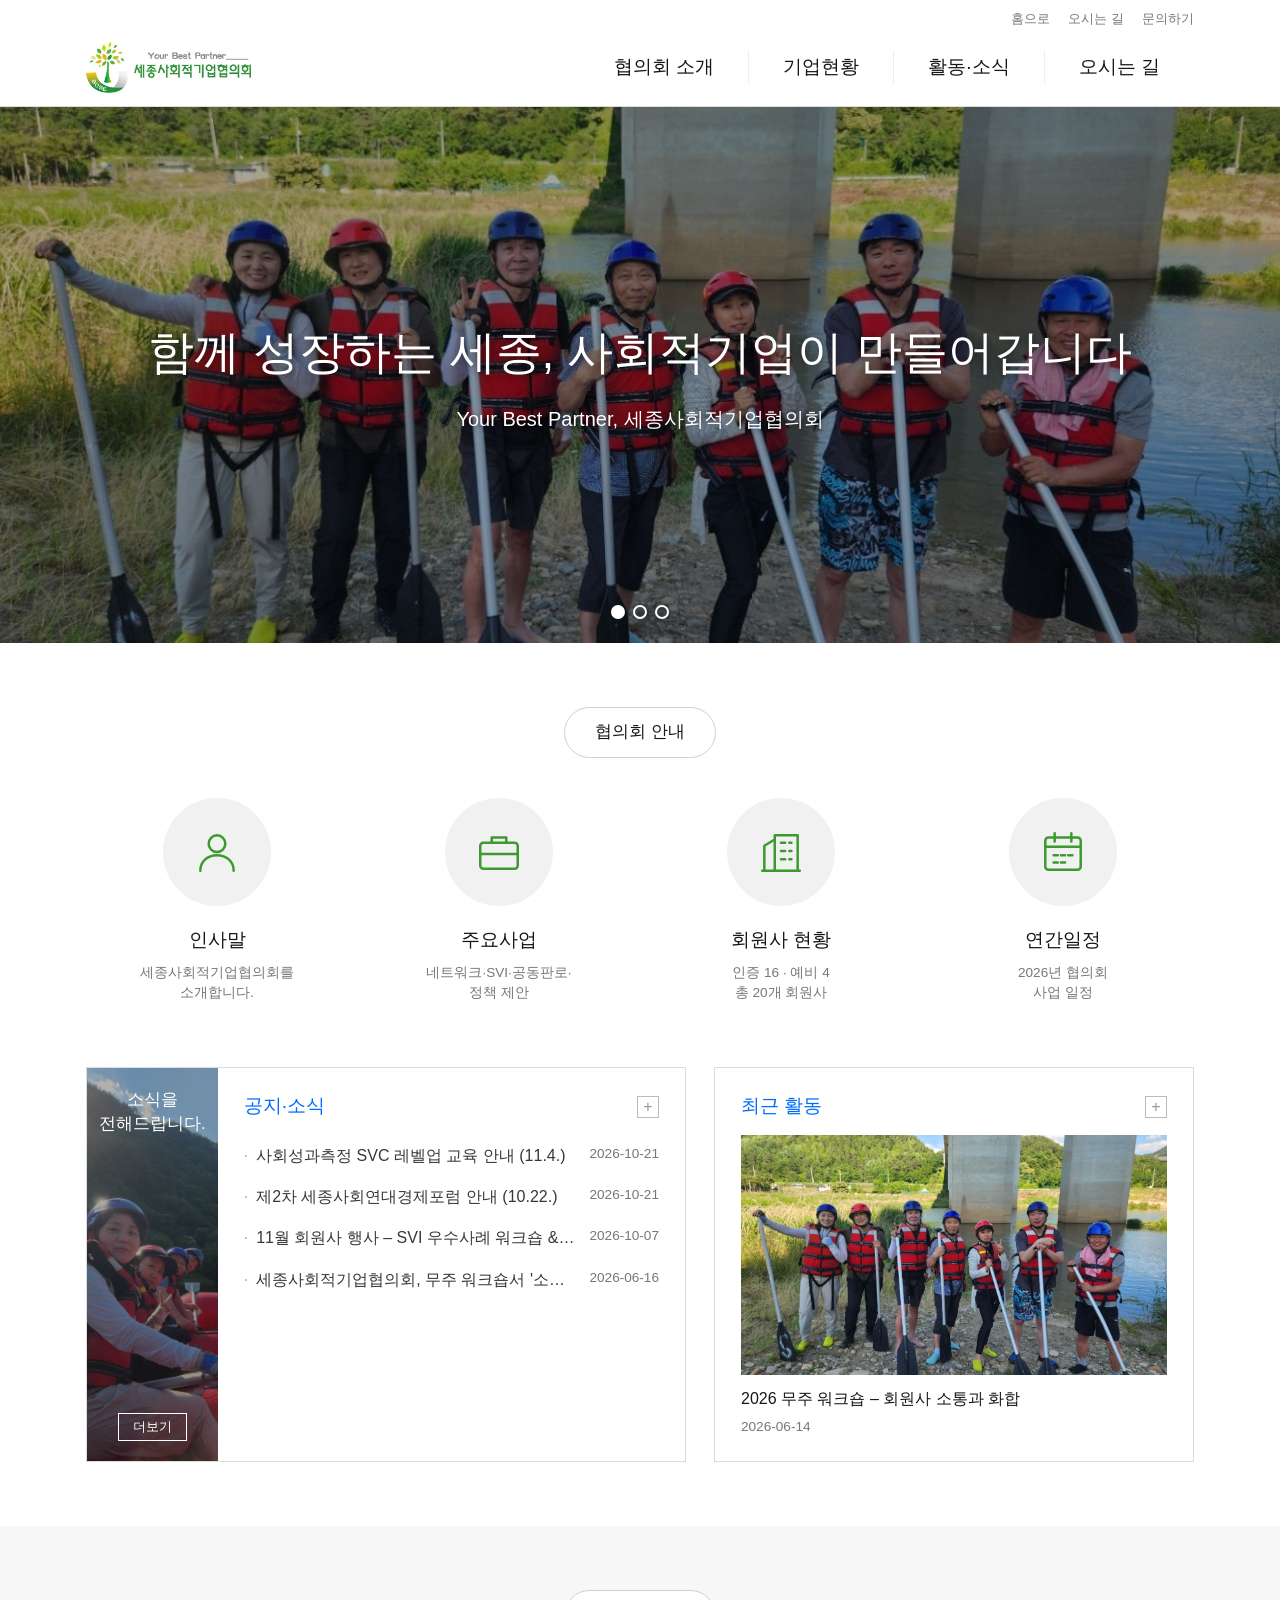
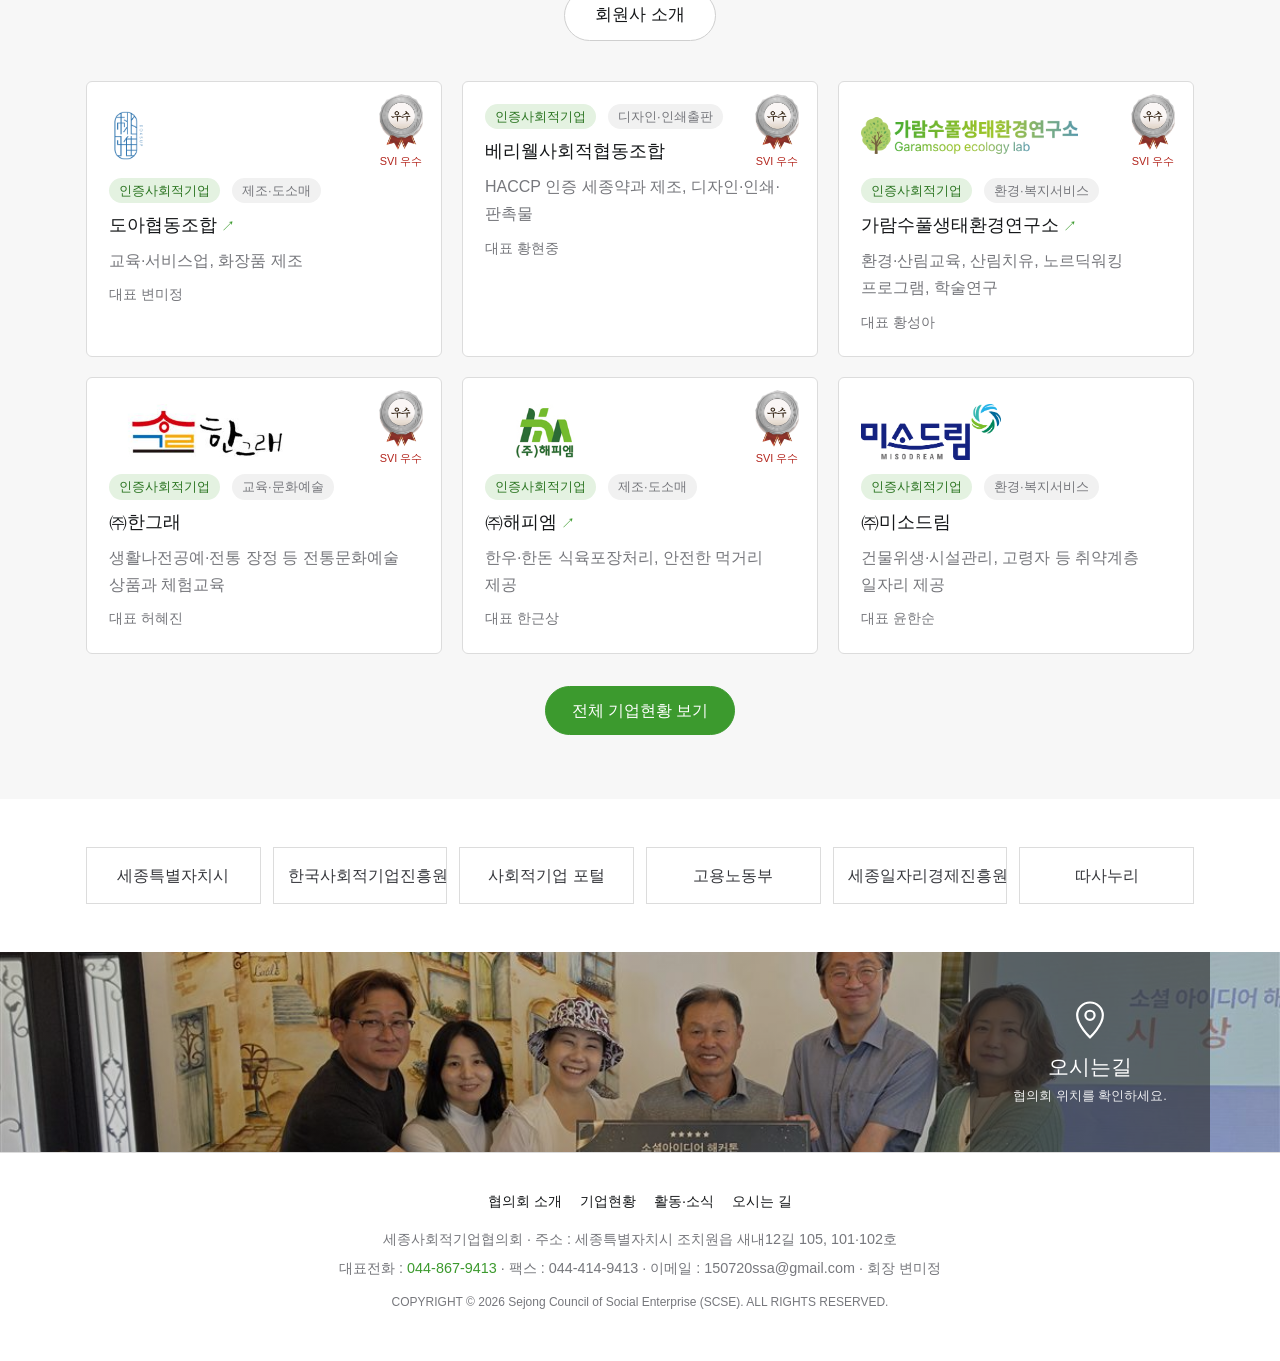
==== index.html @ 408e7c88 "기업현황: ㈜미소드림 로고 추가 Co-Authored-By: Claude Opus 5.5 <noreply@anthropic.com>" ====
<!doctype html>
<html lang="ko">
<head>
<meta charset="utf-8">
<meta name="viewport" content="width=device-width, initial-scale=1">
<title>세종사회적기업협의회</title>
<meta name="description" content="세종사회적기업협의회 - 세종시 사회적기업 현황과 협의회 활동 소식">
<link href="https://hangeul.pstatic.net/hangeul_static/css/nanum-square-round.css" rel="stylesheet">
<link rel="stylesheet" href="css/style.css?v=20261021y">
</head>
<body data-page="home">
<a class="skip" href="#main">본문 바로가기</a>
<header id="site-header"></header>
<main id="main">
<div class="hero" aria-roledescription="슬라이드">
  <div id="hero-slides"></div>
  <div class="hero-text"><h1 id="hero-title"></h1><p id="hero-desc"></p></div>
  <div id="hero-dots" class="hero-dots"></div>
</div>

<section><div class="wrap">
  <h2 class="pill-title">협의회 안내</h2>
  <div class="quick">
    <a href="about.html#greeting-sec"><span class="ico"><svg viewBox="0 0 48 48" aria-hidden="true"><circle cx="24" cy="16" r="8"/><path d="M8 42c0-9 7-15 16-15s16 6 16 15"/></svg></span><b>인사말</b><small>세종사회적기업협의회를<br>소개합니다.</small></a>
    <a href="about.html#business-sec"><span class="ico"><svg viewBox="0 0 48 48" aria-hidden="true"><rect x="6" y="15" width="36" height="25" rx="3"/><path d="M17 15v-5h14v5M6 26h36"/></svg></span><b>주요사업</b><small>네트워크·SVI·공동판로·<br>정책 제안</small></a>
    <a href="members.html"><span class="ico"><svg viewBox="0 0 48 48" aria-hidden="true"><path d="M8 42V18l10-6v30M18 42V8h22v34M6 42h36M24 15h4M32 15h2M24 23h4M32 23h2M24 31h4M32 31h2"/></svg></span><b>회원사 현황</b><small id="quick-members"></small></a>
    <a href="about.html#schedule-sec"><span class="ico"><svg viewBox="0 0 48 48" aria-hidden="true"><rect x="7" y="10" width="34" height="31" rx="3"/><path d="M7 19h34M16 6v8M32 6v8M15 27h4M22 27h4M29 27h4M15 34h4M22 34h4"/></svg></span><b>연간일정</b><small>2026년 협의회<br>사업 일정</small></a>
  </div>
</div></section>

<section class="news-sec"><div class="wrap news-row">
  <div class="box notice-box">
    <div class="box-side"><strong>소식을<br>전해드립니다.</strong><a href="news.html">더보기</a></div>
    <div class="box-body">
      <div class="box-head"><h2>공지·소식</h2><a class="plus" href="news.html" aria-label="공지·소식 더보기">+</a></div>
      <ul id="home-notices" class="notice-list"></ul>
    </div>
  </div>
  <div class="box activity-box">
    <div class="box-head"><h2>최근 활동</h2><a class="plus" href="news.html" aria-label="최근 활동 더보기">+</a></div>
    <div id="home-activity"></div>
  </div>
</div></section>

<section class="soft"><div class="wrap">
  <h2 class="pill-title">회원사 소개</h2>
  <div id="home-members" class="grid"></div>
  <p class="center"><a class="btn" href="members.html">전체 기업현황 보기</a></p>
</div></section>

<section class="orgs-sec"><div class="wrap orgs" id="home-orgs"></div></section>

<a class="map-band" href="about.html#location">
  <span class="map-box"><svg viewBox="0 0 48 48" aria-hidden="true"><path d="M24 44s14-13 14-24a14 14 0 0 0-28 0c0 11 14 24 14 24z"/><circle cx="24" cy="20" r="5"/></svg><b>오시는길</b><small>협의회 위치를 확인하세요.</small></span>
</a>
</main>
<footer id="site-footer"></footer>
<script src="js/data.js?v=20261021y"></script>
<script src="js/common.js?v=20261021y"></script>
</body>
</html>
---- css/style.css ----
/* 충북사회적기업협의회(cbse365.net) 느낌: 나눔스퀘어라운드, 흰 헤더, 큰 사진 슬라이드, 둥근 제목, 회색 원형 아이콘 */
:root {
  --primary: #3c9a2e;       /* 로고 초록 */
  --primary-dark: #2a7420;
  --accent: #006cff;        /* 참고 사이트의 파란 포인트 */
  --text: #151719;
  --muted: #76777c;
  --line: #dcdcdc;
  --bg: #ffffff;
  --bg-soft: #f7f7f7;
  --radius: 6px;
  --font: "NanumSquareRound", "Malgun Gothic", "맑은 고딕", sans-serif;
  --font-b: "NanumSquareRoundB", var(--font);
  --font-eb: "NanumSquareRoundEB", var(--font);
}
* { box-sizing: border-box; }
body { margin: 0; font-family: var(--font); color: var(--text); background: var(--bg); line-height: 1.7; word-break: keep-all; }
h1, h2, h3, b, strong, th { font-family: var(--font-eb); font-weight: normal; }
a { color: inherit; }
img { max-width: 100%; display: block; }
.wrap { max-width: 1140px; margin: 0 auto; padding: 0 16px; }
.center { text-align: center; margin: 32px 0 0; }
.skip { position: absolute; left: -9999px; }
.skip:focus { left: 16px; top: 8px; background: #fff; padding: 8px; z-index: 100; }

/* header */
#site-header { position: sticky; top: 0; z-index: 50; background: #fff; box-shadow: 0 1px 0 var(--line); }
.util { display: flex; justify-content: flex-end; gap: 18px; padding-top: 8px; font-size: .8rem; color: var(--muted); }
.util a { text-decoration: none; }
.util a:hover { color: var(--text); }
.header-inner { display: flex; align-items: center; justify-content: space-between; height: 76px; }
.logo img { height: 52px; width: auto; }
#gnb ul { display: flex; list-style: none; margin: 0; padding: 0; }
#gnb li + li { border-left: 1px solid #eee; }
#gnb a { display: block; padding: 0 34px; text-decoration: none; font-family: var(--font-eb); font-size: 1.2rem; }
#gnb a:hover, #gnb a[aria-current] { color: var(--primary); }
.menu-btn { display: none; background: none; border: 0; font-size: 1.6rem; cursor: pointer; }
@media (max-width: 960px) { #gnb a { padding: 0 18px; font-size: 1.05rem; } }
@media (max-width: 760px) {
  .util { display: none; }
  .header-inner { height: 64px; }
  .logo img { height: 40px; }
  .menu-btn { display: block; }
  #gnb { display: none; position: absolute; top: 64px; left: 0; right: 0; background: #fff; border-bottom: 1px solid var(--line); }
  .nav-open #gnb { display: block; }
  #gnb ul { flex-direction: column; }
  #gnb li + li { border-left: 0; border-top: 1px solid #eee; }
  #gnb a { padding: 14px 16px; }
}

/* hero slider */
.hero { position: relative; height: clamp(320px, 42vw, 540px); overflow: hidden; background: #222; color: #fff; }
#hero-slides img { position: absolute; inset: 0; width: 100%; height: 100%; object-fit: cover; opacity: 0; transition: opacity 1s; }
#hero-slides img.on { opacity: 1; }
.hero::after { content: ""; position: absolute; inset: 0; background: rgba(0,0,0,.35); }
.hero-text { position: absolute; inset: 0; z-index: 1; display: flex; flex-direction: column; justify-content: center; align-items: center; text-align: center; padding: 0 16px; }
.hero h1 { margin: 0; font-size: clamp(1.5rem, 3.6vw, 2.9rem); text-shadow: 0 2px 10px rgba(0,0,0,.5); }
.hero p { margin: 10px 0 0; font-family: var(--font-b); font-size: clamp(1rem, 1.6vw, 1.25rem); text-shadow: 0 1px 6px rgba(0,0,0,.5); }
.hero-dots { position: absolute; z-index: 2; bottom: 24px; left: 0; right: 0; display: flex; justify-content: center; gap: 8px; }
.hero-dots button { width: 14px; height: 14px; padding: 0; border-radius: 50%; border: 2px solid #fff; background: transparent; cursor: pointer; }
.hero-dots button[aria-current] { background: #fff; }

/* page title (sub pages) */
.page-title { background: linear-gradient(rgba(0,0,0,.45), rgba(0,0,0,.45)), url(../images/2026-muju-group.jpg) center 35% / cover; color: #fff; padding: 64px 0; text-align: center; }
.page-title h1 { margin: 0; font-size: 2rem; }
.page-title p { margin: 6px 0 0; opacity: .9; }

.btn { display: inline-block; padding: 10px 26px; border-radius: 999px; border: 1px solid var(--primary); background: var(--primary); color: #fff; font-family: var(--font-b); text-decoration: none; }
.btn:hover { background: var(--primary-dark); }

/* sections */
section { padding: 64px 0; }
section.soft { background: var(--bg-soft); }
.pill-title { display: table; margin: 0 auto 40px; padding: 10px 30px; border: 1px solid #cfcfcf; border-radius: 999px; font-family: var(--font-b); font-size: 1.05rem; background: #fff; }
.sec-head { display: flex; justify-content: space-between; align-items: end; margin-bottom: 24px; gap: 16px; border-bottom: 2px solid var(--text); padding-bottom: 10px; }
.sec-head h2 { margin: 0; font-size: 1.4rem; }
.sec-head a { color: var(--primary); text-decoration: none; white-space: nowrap; }

/* quick icons */
.quick { display: grid; grid-template-columns: repeat(4, 1fr); gap: 20px; text-align: center; }
.quick a { text-decoration: none; display: flex; flex-direction: column; align-items: center; }
.quick .ico { width: 108px; height: 108px; border-radius: 50%; background: #f1f1f1; display: grid; place-items: center; transition: background .2s; }
.quick svg { width: 50px; height: 50px; fill: none; stroke: var(--primary); stroke-width: 2.4; stroke-linecap: round; stroke-linejoin: round; }
.quick a:hover .ico { background: #e4f2e1; }
.quick b { margin-top: 18px; font-size: 1.2rem; }
.quick small { margin-top: 6px; color: var(--muted); font-size: .85rem; line-height: 1.5; }

/* news boxes */
.news-sec { padding-top: 0; }
.news-row { display: grid; grid-template-columns: minmax(0, 1.25fr) minmax(0, 1fr); gap: 28px; }
.box { border: 1px solid var(--line); background: #fff; }
.notice-box { display: flex; }
.box-side { flex: 0 0 120px; padding: 20px 12px; color: #fff; text-align: center; display: flex; flex-direction: column; justify-content: space-between; align-items: center;
  background: linear-gradient(rgba(0,0,0,.25), rgba(0,0,0,.45)), url(../images/2026-muju-rafting.jpg) 30% center / cover; }
.box-side strong { font-family: var(--font-b); font-size: 1.05rem; line-height: 1.4; }
.box-side a { font-size: .8rem; border: 1px solid #fff; padding: 2px 14px; text-decoration: none; }
.box-body { flex: 1; padding: 22px 26px; min-width: 0; }
.activity-box { padding: 22px 26px; }
.box-head { display: flex; justify-content: space-between; align-items: center; margin-bottom: 12px; }
.box-head h2 { margin: 0; font-size: 1.2rem; color: var(--accent); }
.plus { width: 22px; height: 22px; border: 1px solid #bbb; display: grid; place-items: center; color: #999; text-decoration: none; line-height: 1; }
.notice-list { list-style: none; margin: 0; padding: 0; }
.notice-list li { display: flex; justify-content: space-between; gap: 12px; padding: 7px 0; }
.notice-list a { min-width: 0; text-decoration: none; color: #37383d; white-space: nowrap; overflow: hidden; text-overflow: ellipsis; }
.notice-list a::before { content: "·"; color: #aaa; margin-right: 8px; }
.notice-list a:hover { color: var(--accent); }
.notice-list time { color: var(--muted); font-size: .85rem; white-space: nowrap; }
.activity { display: block; text-decoration: none; }
.activity img { width: 100%; aspect-ratio: 16/9; object-fit: cover; }
.activity strong { display: block; margin-top: 10px; font-family: var(--font-b); }
.activity time { color: var(--muted); font-size: .85rem; }
.activity:hover strong { color: var(--accent); }

/* related orgs */
.orgs-sec { padding: 48px 0; }
.orgs { display: grid; grid-template-columns: repeat(auto-fit, minmax(160px, 1fr)); gap: 12px; }
.orgs a { border: 1px solid var(--line); padding: 14px; text-align: center; text-decoration: none; font-family: var(--font-b); color: #37383d; }
.orgs a:hover { border-color: var(--primary); color: var(--primary); }

/* location band */
.map-band { display: flex; justify-content: flex-end; height: 200px; text-decoration: none; color: #fff;
  background: linear-gradient(rgba(0,0,0,.2), rgba(0,0,0,.2)), url(../images/2026-muju-hackathon.jpg) center 40% / cover; }
.map-box { width: min(240px, 50%); margin-right: max(16px, calc((100% - 1140px) / 2)); background: rgba(40,40,40,.6); display: flex; flex-direction: column; justify-content: center; align-items: center; text-align: center; }
.map-box svg { width: 44px; height: 44px; fill: none; stroke: #fff; stroke-width: 2.4; }
.map-box b { font-size: 1.3rem; margin-top: 8px; }
.map-box small { font-size: .8rem; opacity: .9; }

/* cards */
.grid { display: grid; grid-template-columns: repeat(3, 1fr); gap: 20px; }
.grid-2 { grid-template-columns: repeat(2, 1fr); }
.card { background: #fff; border: 1px solid var(--line); border-radius: var(--radius); padding: 22px; }
.card h3 { margin: 8px 0 6px; font-size: 1.1rem; }
.card p { margin: 0; color: var(--muted); }
.post p { white-space: pre-line; }
.post .post-link { margin-top: 14px; }
.post .credit { display: block; margin: -8px 0 10px; font-size: .75rem; color: var(--muted); }
.card .meta { margin-top: 8px; font-size: .9rem; }
.member { position: relative; }
.member:has(.svi-badge) .tags, .member:has(.svi-badge) h3 { padding-right: 64px; }
.svi-badge { position: absolute; top: 12px; right: 12px; width: 56px; display: flex; flex-direction: column; align-items: center; }
.svi-badge img { width: 44px; height: auto; }
.svi-badge b { margin-top: 2px; font-size: .68rem; color: #b3261e; white-space: nowrap; }
.member-logo { height: 64px; display: flex; align-items: center; margin-bottom: 10px; }
.member-logo img { max-height: 56px; max-width: 70%; object-fit: contain; }
.member h3 a { color: var(--text); text-decoration: none; }
.member h3 a::after { content: " ↗"; font-size: .8em; color: var(--primary); }
.member h3 a:hover { color: var(--primary); }
.post img { border-radius: 4px; margin-bottom: 12px; aspect-ratio: 16/10; object-fit: cover; object-position: top; width: 100%; }
.tags { display: flex; gap: 6px; align-items: center; flex-wrap: wrap; font-size: .85rem; color: var(--muted); }
.tag { display: inline-block; padding: 2px 10px; border-radius: 999px; background: #f1f1f1; color: var(--muted); font-size: .8rem; font-family: var(--font-b); margin-right: 6px; }
.tag-cert { background: #e4f2e1; color: var(--primary-dark); }
.tag-pre { background: #fdf0dc; color: #8a5a10; }
.tag-notice { background: #e3eeff; color: #0050c0; }

/* filters */
.toolbar { display: flex; flex-wrap: wrap; gap: 12px; align-items: center; justify-content: space-between; margin-bottom: 24px; }
.filters { display: flex; flex-wrap: wrap; gap: 8px; }
.filters button { border: 1px solid var(--line); background: #fff; padding: 6px 16px; border-radius: 999px; cursor: pointer; font: inherit; }
.filters button[aria-pressed="true"] { background: var(--primary); color: #fff; border-color: var(--primary); }
.toolbar input { padding: 8px 16px; border: 1px solid var(--line); border-radius: 999px; font: inherit; min-width: 220px; }
.count { color: var(--muted); margin: 0 0 12px; }
.empty { color: var(--muted); grid-column: 1 / -1; text-align: center; padding: 40px 0; }

/* about */
.greeting { display: flex; gap: 40px; align-items: flex-start; }
.greeting-photo { flex: 0 0 220px; width: 220px; aspect-ratio: 3/4; object-fit: cover; border-radius: var(--radius); border: 1px solid var(--line); }
.greeting p { margin: 0 0 12px; }
@media (max-width: 640px) { .greeting { flex-direction: column; align-items: center; gap: 24px; } .greeting-photo { width: 180px; flex-basis: auto; } }
.greeting .sign { text-align: right; font-family: var(--font-eb); margin-top: 20px; }
.history { list-style: none; padding: 0; margin: 0; border-left: 3px solid var(--primary); }
.history > li { padding: 0 0 20px 20px; position: relative; }
.history > li::before { content: ""; position: absolute; left: -9px; top: 6px; width: 15px; height: 15px; border-radius: 50%; background: #fff; border: 3px solid var(--primary); }
.history strong { font-size: 1.2rem; color: var(--primary); }
.history ul { margin: 4px 0 0; padding-left: 18px; }
.org-row { display: flex; gap: 16px; padding: 14px 0; border-bottom: 1px solid var(--line); }
.org-row strong { min-width: 80px; color: var(--primary); }
.about-nav { display: flex; flex-wrap: wrap; justify-content: center; gap: 8px; margin-top: 18px; }
.about-nav a { padding: 4px 16px; border: 1px solid rgba(255,255,255,.7); border-radius: 999px; text-decoration: none; font-size: .95rem; color: #fff; }
.about-nav a:hover { background: #fff; color: var(--text); }
[id] { scroll-margin-top: 110px; }

/* footer */
#site-footer { border-top: 1px solid var(--line); padding: 36px 0 44px; text-align: center; color: var(--muted); font-size: .9rem; }
.foot-links { display: flex; justify-content: center; flex-wrap: wrap; gap: 0 18px; margin-bottom: 14px; }
.foot-links a { font-family: var(--font-b); color: var(--text); text-decoration: none; }
#site-footer p { margin: 4px 0; }
#site-footer .tel { color: var(--primary); }
#site-footer .sns a { margin: 0 8px; }
#site-footer .copy { margin-top: 12px; font-size: .75rem; }

@media (max-width: 900px) {
  .grid { grid-template-columns: repeat(2, 1fr); }
  .quick { grid-template-columns: repeat(2, 1fr); row-gap: 36px; }
  .news-row { grid-template-columns: minmax(0, 1fr); }
}
@media (max-width: 560px) {
  .grid, .grid-2 { grid-template-columns: 1fr; }
  .toolbar input { min-width: 0; width: 100%; }
  .box-side { display: none; }
  .quick .ico { width: 88px; height: 88px; }
  .map-box { width: 100%; margin: 0; }
}
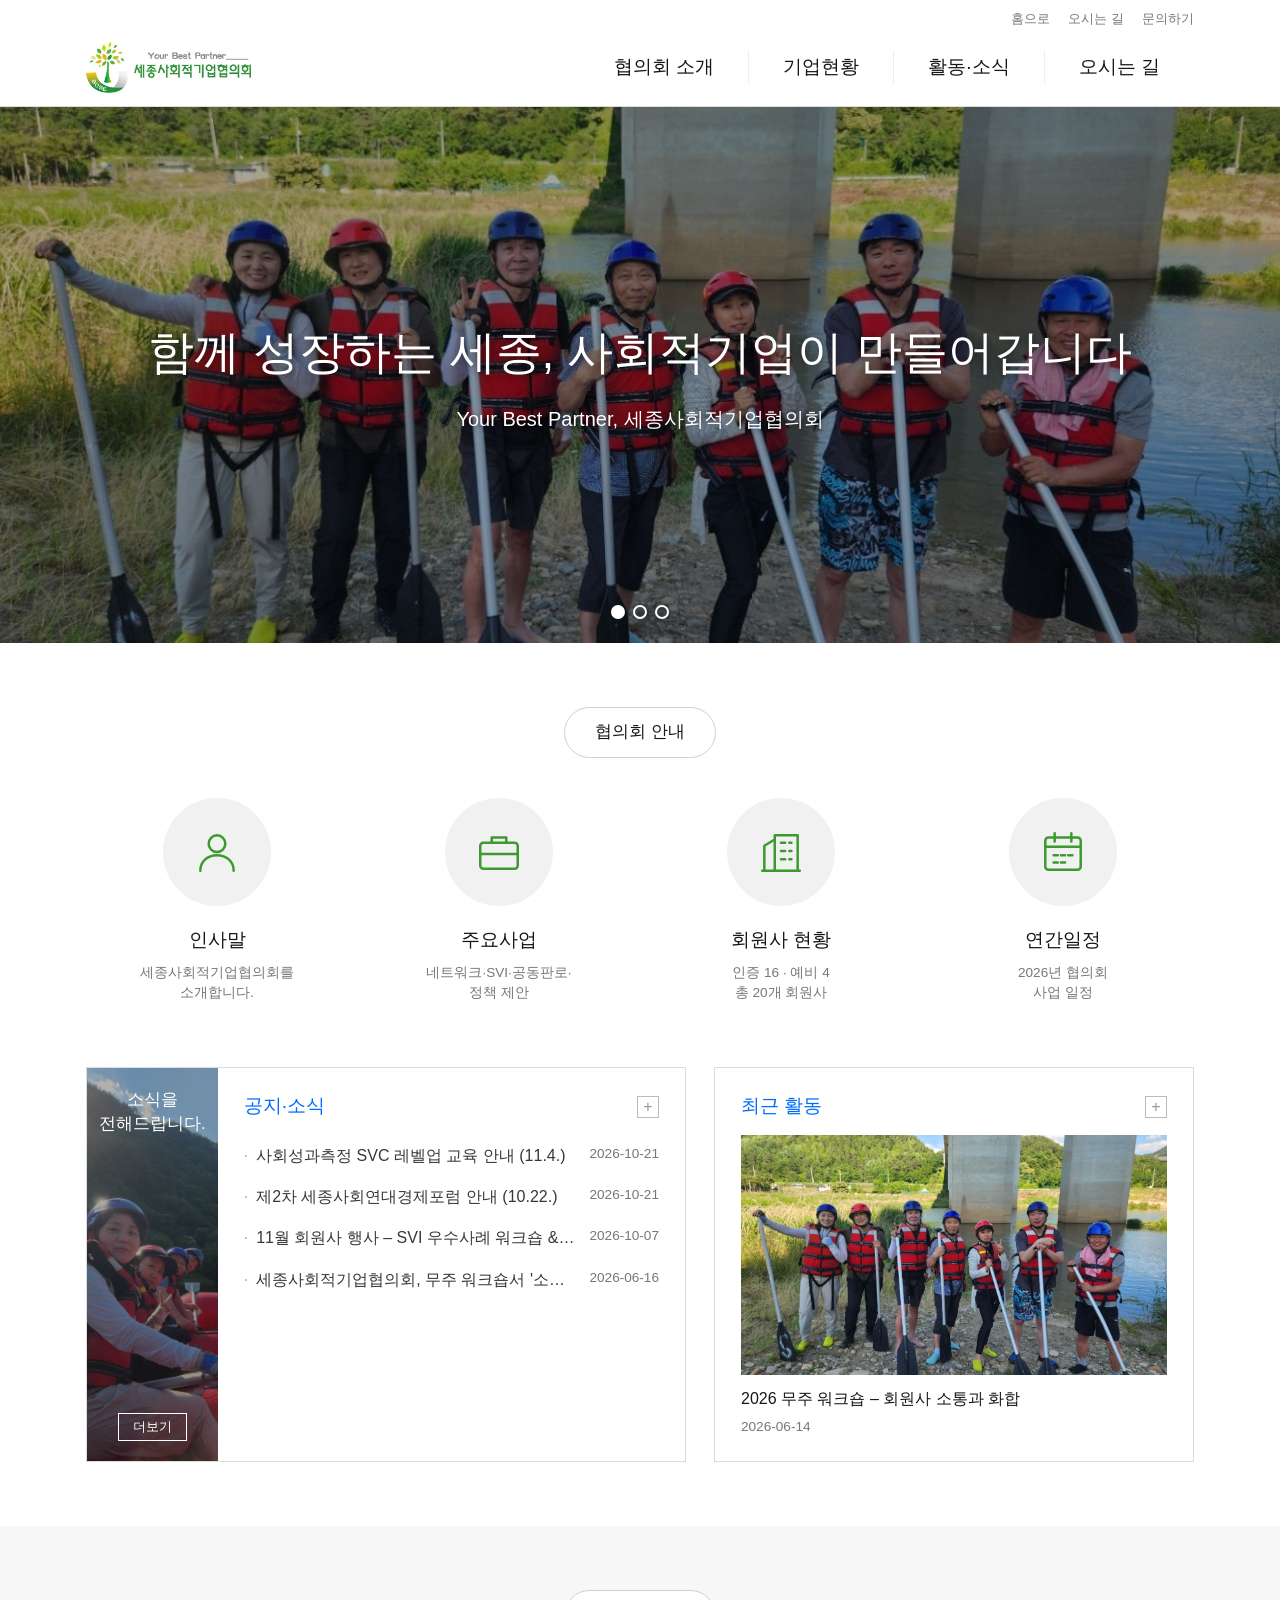
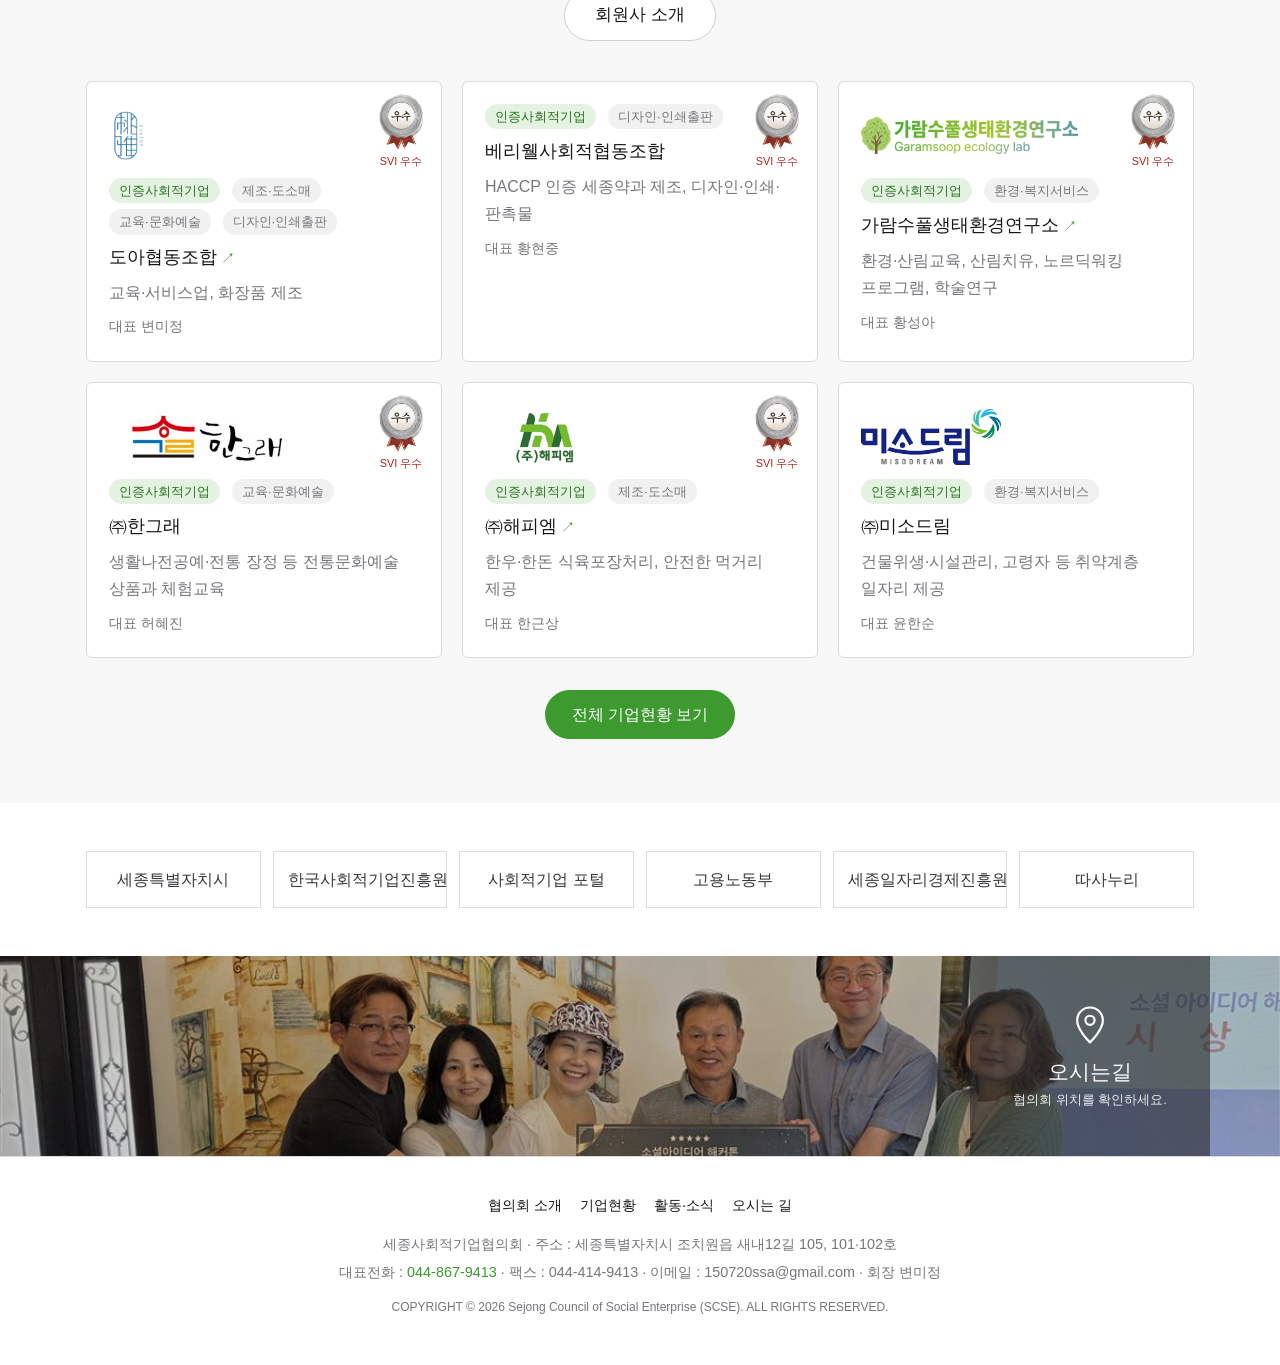
==== commit dd152382: "기업현황: 분야 여러 개 지원, 도아협동조합 분야 3개(제조·도소매, 교육·문화예술, 디자인·인쇄출판) Co-Authored-By: Claude Opus 5.5 <noreply@a" ====
--- a/index.html
+++ b/index.html
@@ -6,7 +6,7 @@
 <title>세종사회적기업협의회</title>
 <meta name="description" content="세종사회적기업협의회 - 세종시 사회적기업 현황과 협의회 활동 소식">
 <link href="https://hangeul.pstatic.net/hangeul_static/css/nanum-square-round.css" rel="stylesheet">
-<link rel="stylesheet" href="css/style.css?v=20261021y">
+<link rel="stylesheet" href="css/style.css?v=20261021z">
 </head>
 <body data-page="home">
 <a class="skip" href="#main">본문 바로가기</a>
@@ -55,7 +55,7 @@
 </a>
 </main>
 <footer id="site-footer"></footer>
-<script src="js/data.js?v=20261021y"></script>
-<script src="js/common.js?v=20261021y"></script>
+<script src="js/data.js?v=20261021z"></script>
+<script src="js/common.js?v=20261021z"></script>
 </body>
 </html>
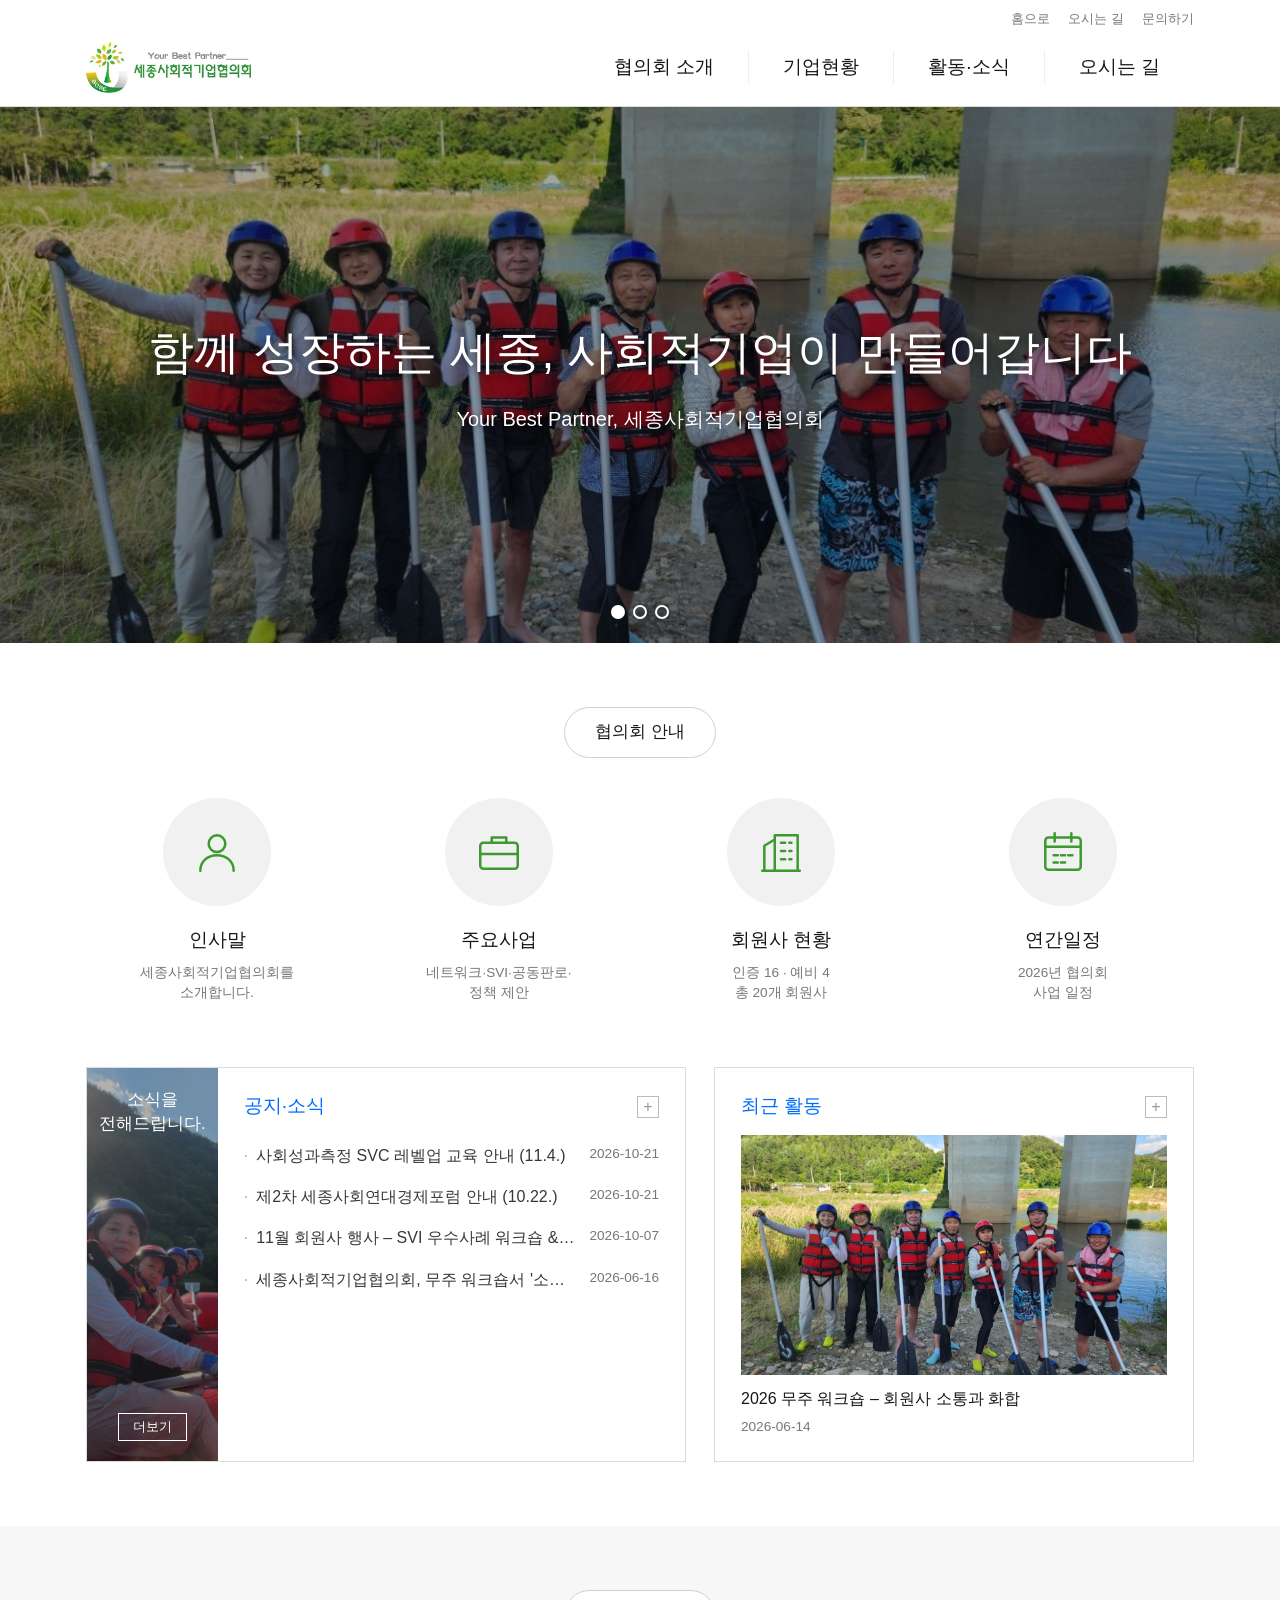
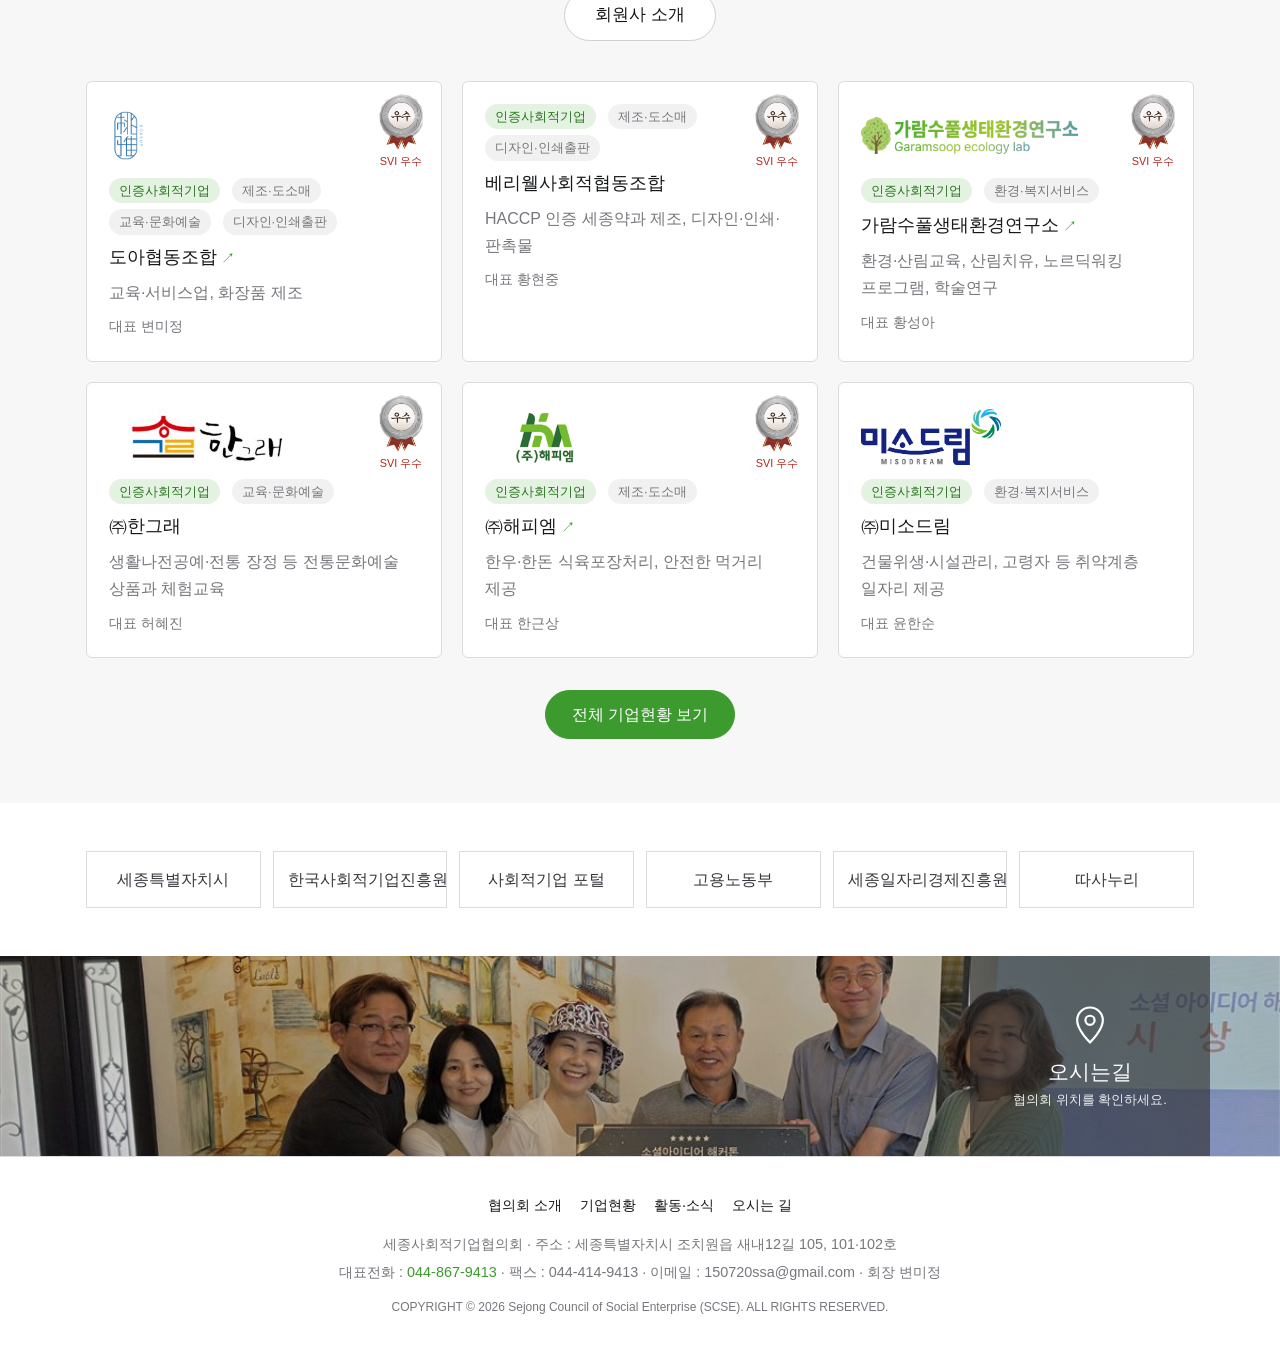
==== commit f61d69e2: "기업현황: 베리웰사회적협동조합 분야에 제조·도소매 추가 Co-Authored-By: Claude Opus 5.5 <noreply@anthropic.com>" ====
--- a/index.html
+++ b/index.html
@@ -6,7 +6,7 @@
 <title>세종사회적기업협의회</title>
 <meta name="description" content="세종사회적기업협의회 - 세종시 사회적기업 현황과 협의회 활동 소식">
 <link href="https://hangeul.pstatic.net/hangeul_static/css/nanum-square-round.css" rel="stylesheet">
-<link rel="stylesheet" href="css/style.css?v=20261021z">
+<link rel="stylesheet" href="css/style.css?v=20261021za">
 </head>
 <body data-page="home">
 <a class="skip" href="#main">본문 바로가기</a>
@@ -55,7 +55,7 @@
 </a>
 </main>
 <footer id="site-footer"></footer>
-<script src="js/data.js?v=20261021z"></script>
-<script src="js/common.js?v=20261021z"></script>
+<script src="js/data.js?v=20261021za"></script>
+<script src="js/common.js?v=20261021za"></script>
 </body>
 </html>
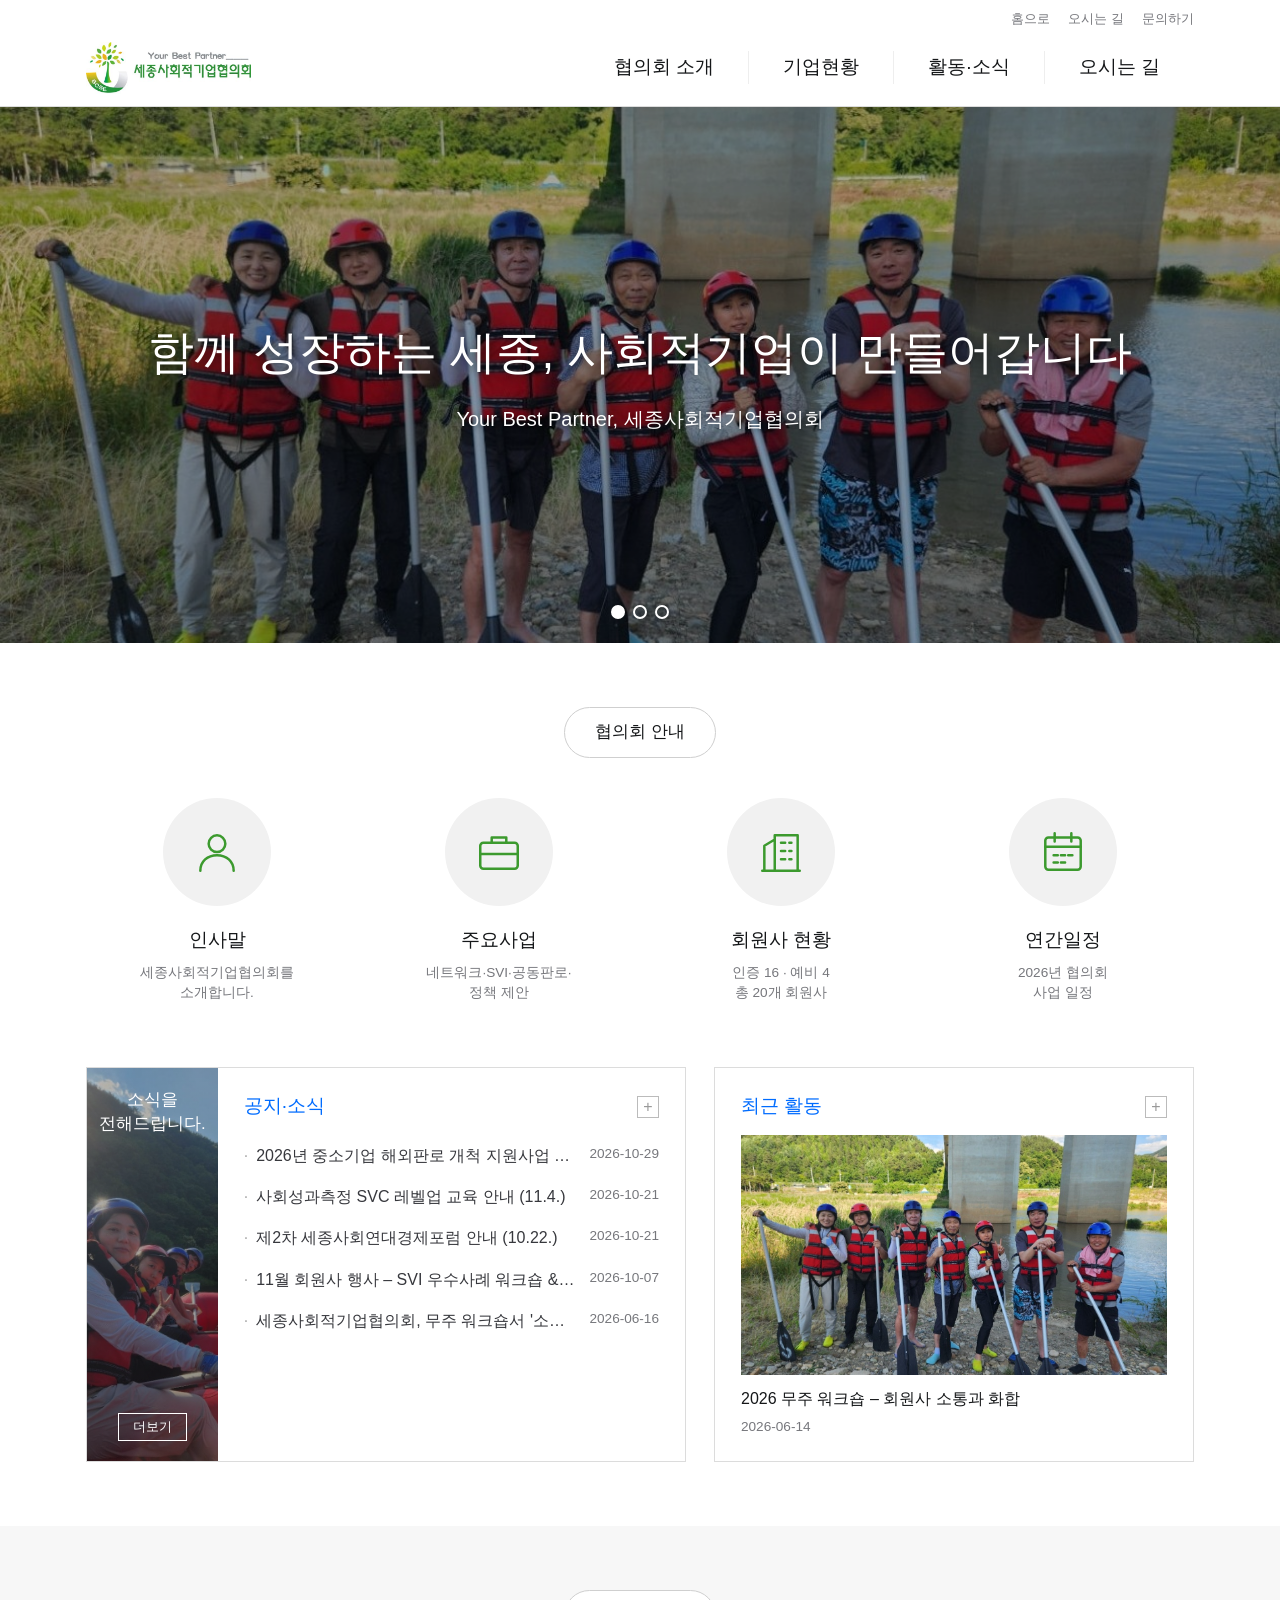
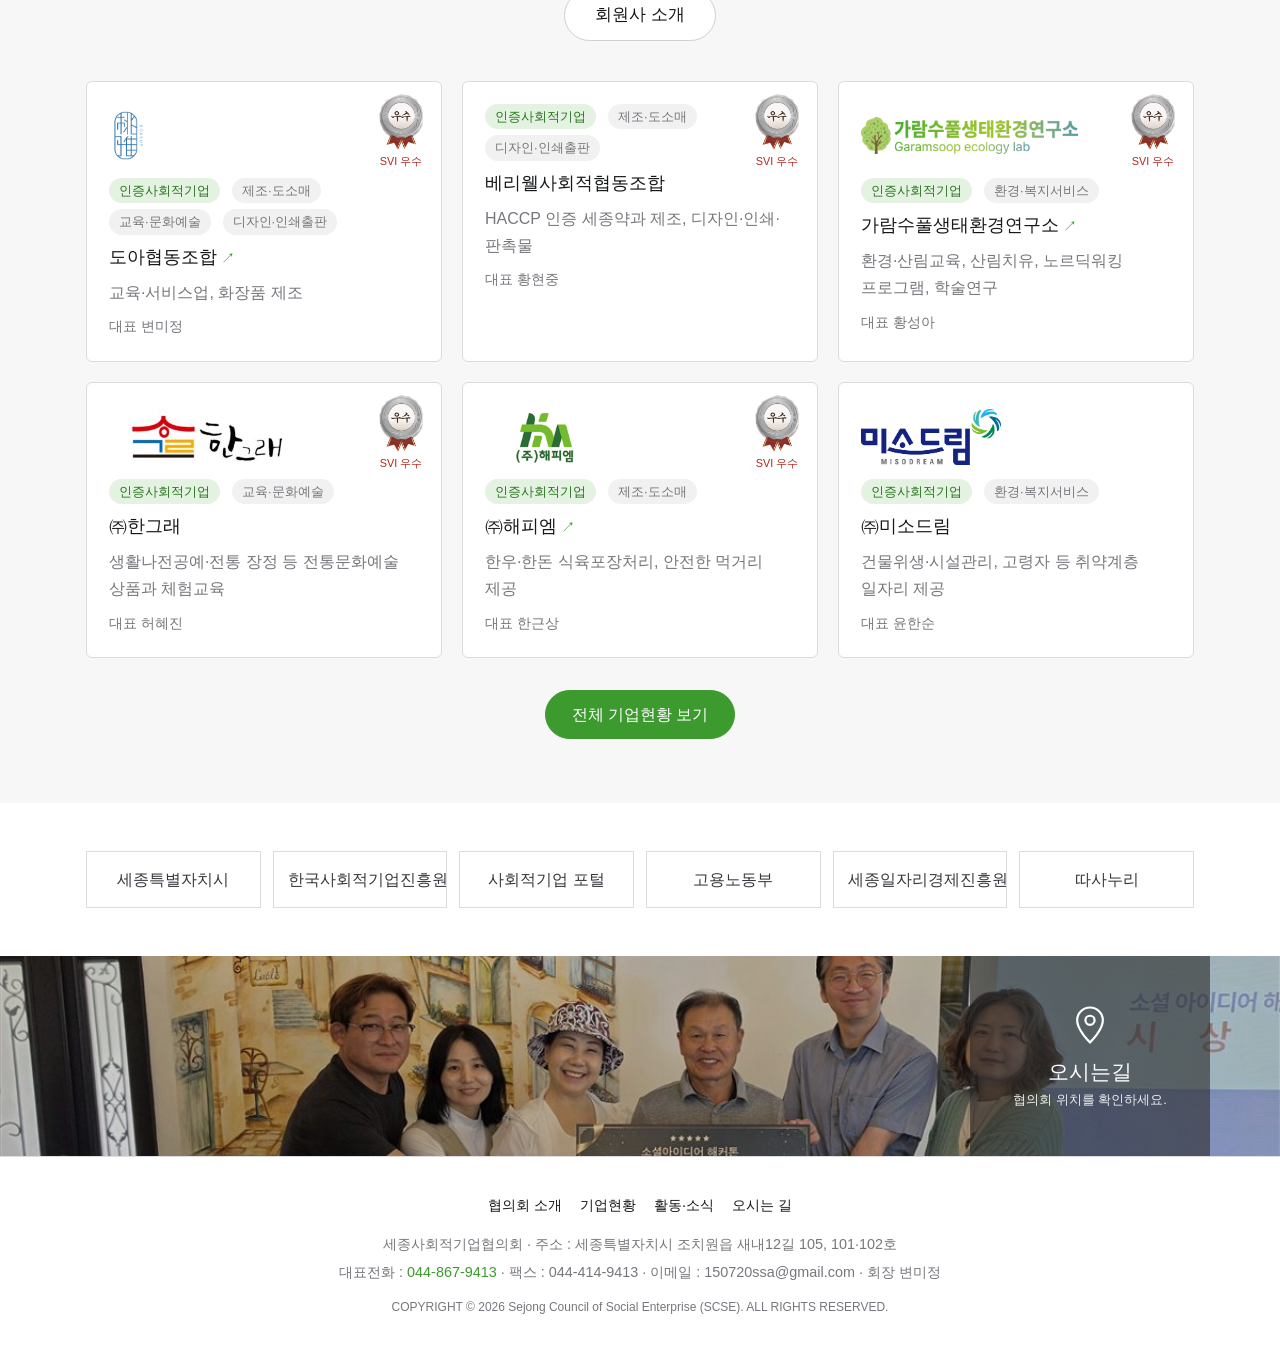
==== commit 1bf9fe5e: "공지: 2026년 중소기업 해외판로 개척 지원사업 모집 (이미지·공고문 HWP) Co-Authored-By: Claude Opus 5.5 <noreply@anthropic.com>" ====
--- a/index.html
+++ b/index.html
@@ -6,7 +6,7 @@
 <title>세종사회적기업협의회</title>
 <meta name="description" content="세종사회적기업협의회 - 세종시 사회적기업 현황과 협의회 활동 소식">
 <link href="https://hangeul.pstatic.net/hangeul_static/css/nanum-square-round.css" rel="stylesheet">
-<link rel="stylesheet" href="css/style.css?v=20261021za">
+<link rel="stylesheet" href="css/style.css?v=20261029a">
 </head>
 <body data-page="home">
 <a class="skip" href="#main">본문 바로가기</a>
@@ -55,7 +55,7 @@
 </a>
 </main>
 <footer id="site-footer"></footer>
-<script src="js/data.js?v=20261021za"></script>
-<script src="js/common.js?v=20261021za"></script>
+<script src="js/data.js?v=20261029a"></script>
+<script src="js/common.js?v=20261029a"></script>
 </body>
 </html>
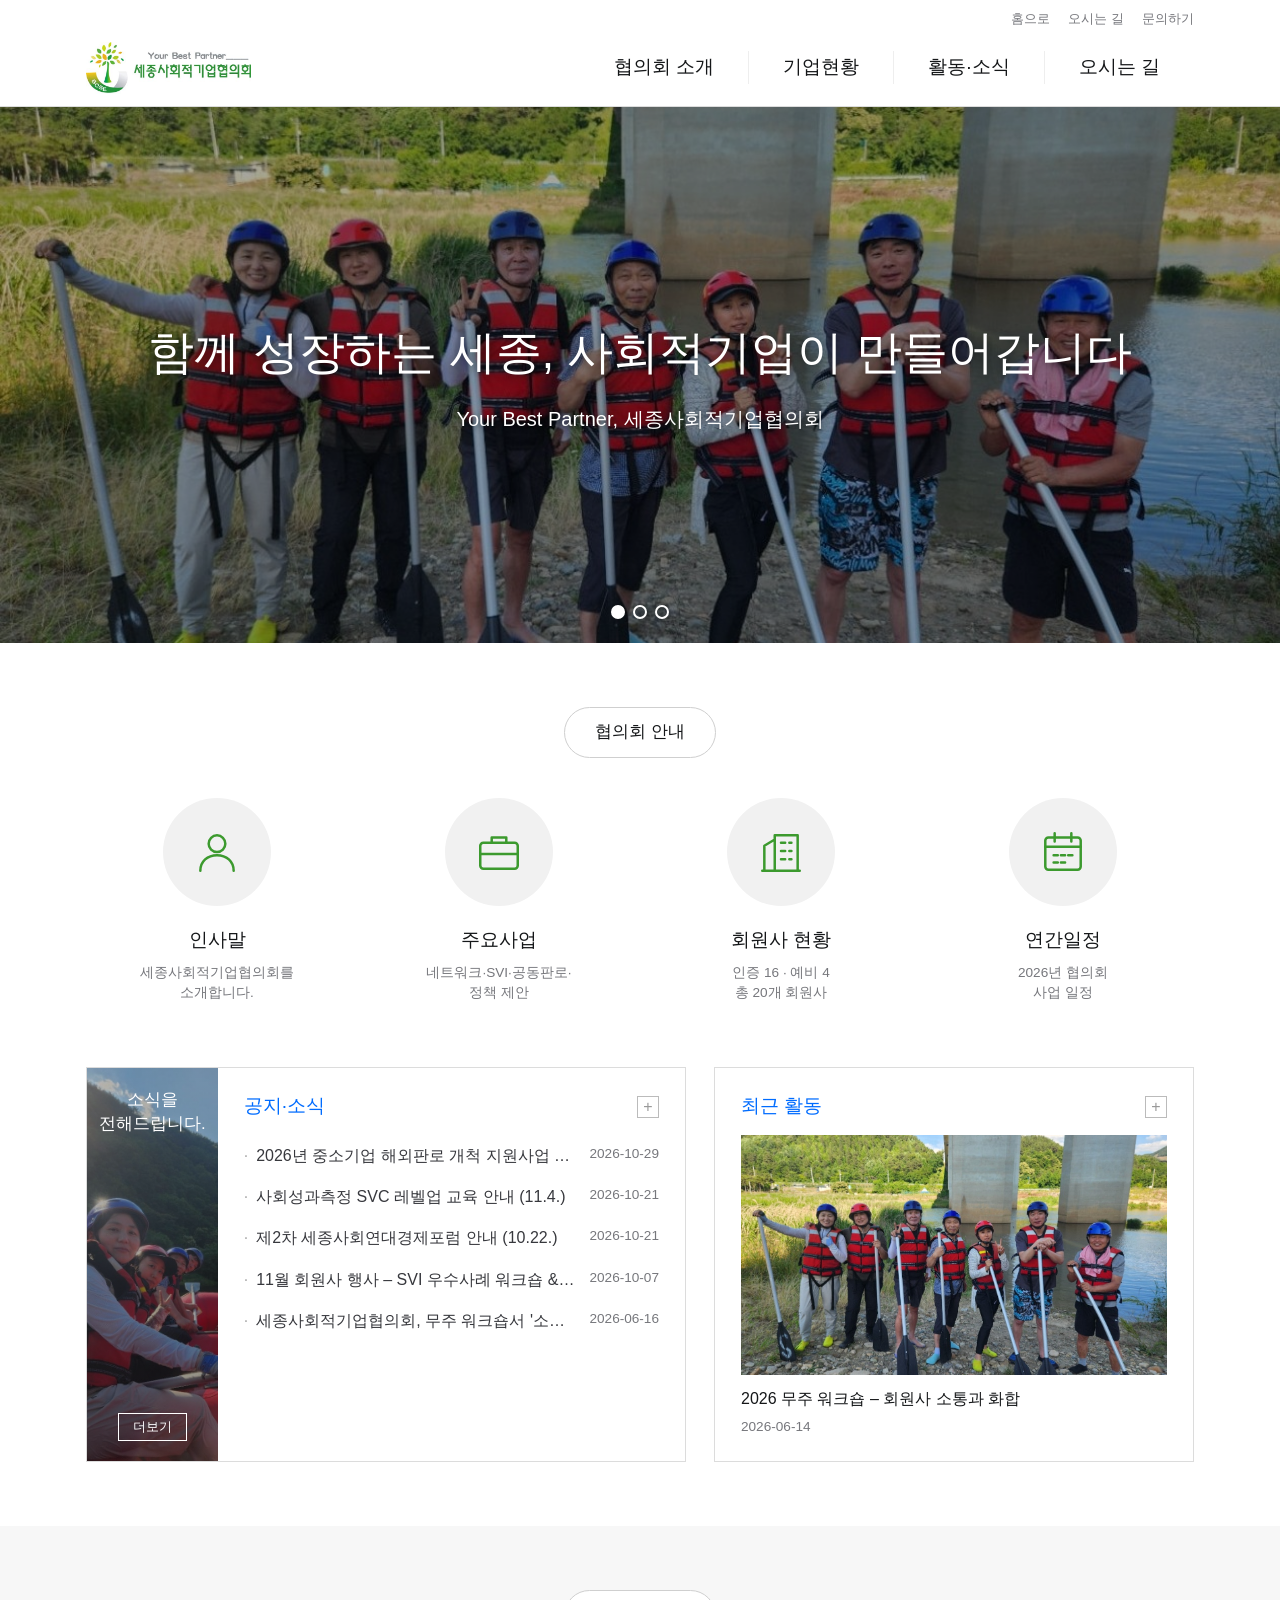
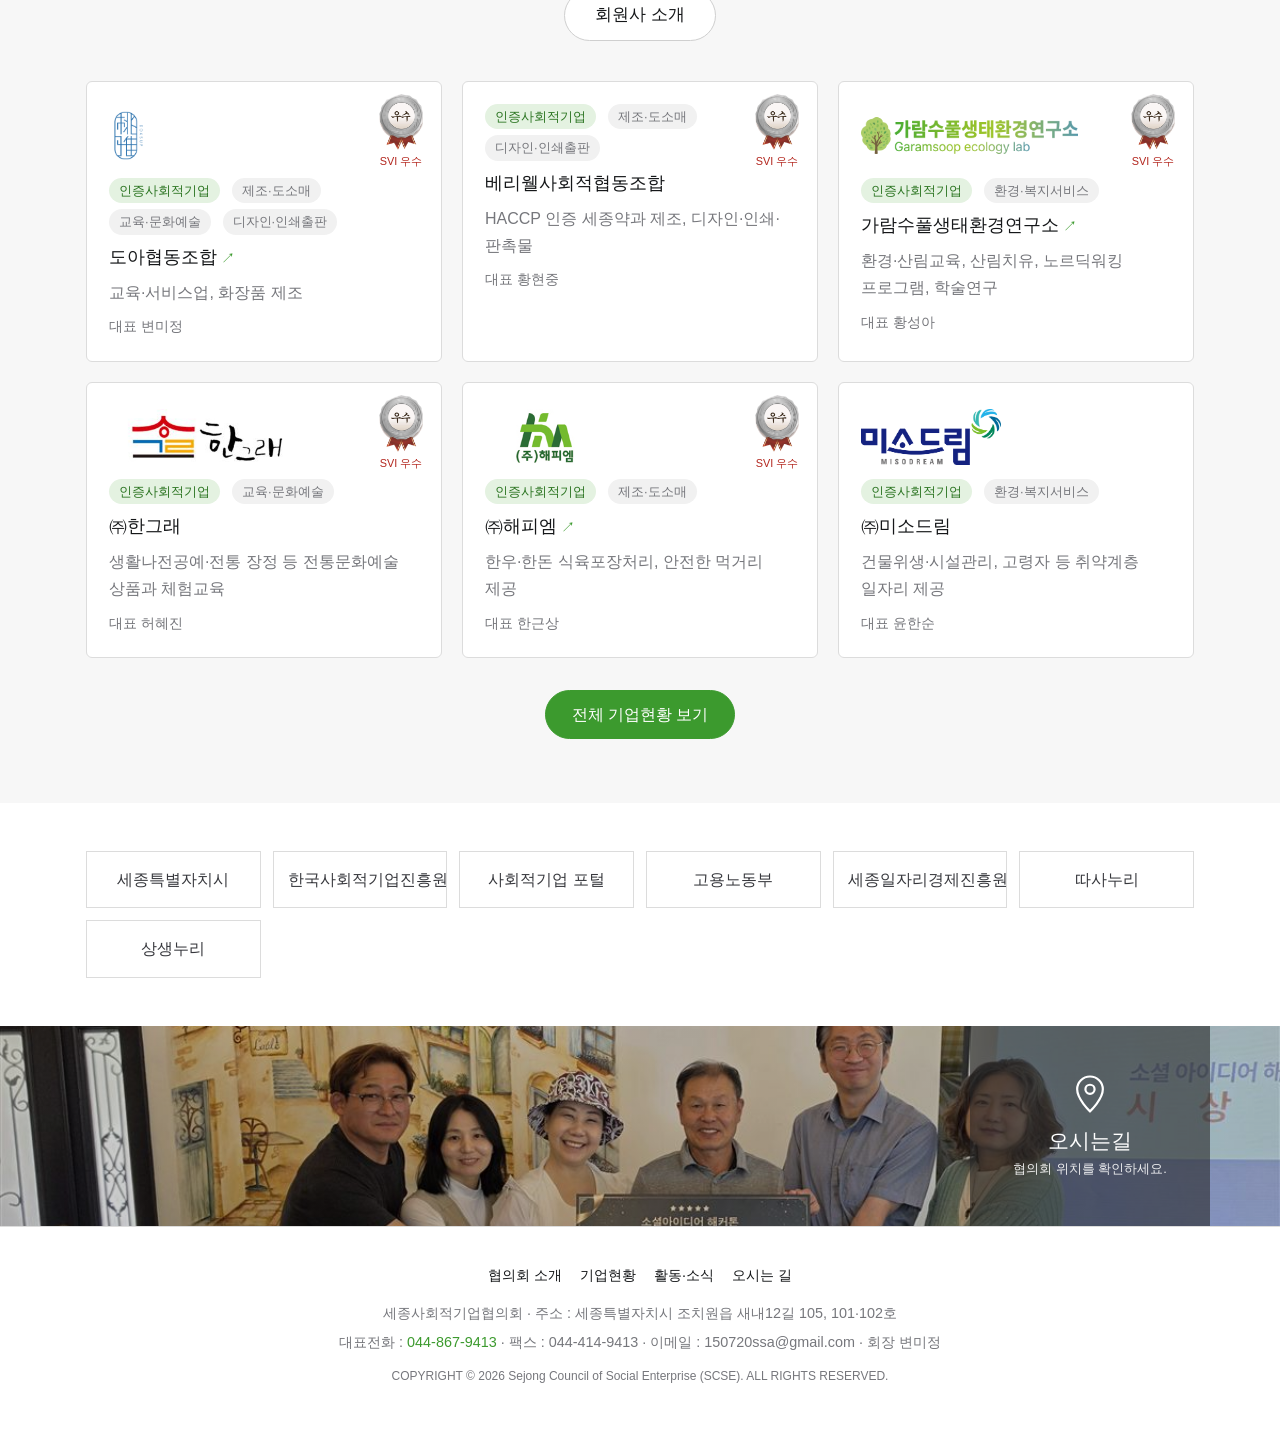
==== commit 2653bb5a: "관련기관 바로가기에 상생누리 추가 Co-Authored-By: Claude Opus 5.5 <noreply@anthropic.com>" ====
--- a/index.html
+++ b/index.html
@@ -6,7 +6,7 @@
 <title>세종사회적기업협의회</title>
 <meta name="description" content="세종사회적기업협의회 - 세종시 사회적기업 현황과 협의회 활동 소식">
 <link href="https://hangeul.pstatic.net/hangeul_static/css/nanum-square-round.css" rel="stylesheet">
-<link rel="stylesheet" href="css/style.css?v=20261029a">
+<link rel="stylesheet" href="css/style.css?v=20261029b">
 </head>
 <body data-page="home">
 <a class="skip" href="#main">본문 바로가기</a>
@@ -55,7 +55,7 @@
 </a>
 </main>
 <footer id="site-footer"></footer>
-<script src="js/data.js?v=20261029a"></script>
-<script src="js/common.js?v=20261029a"></script>
+<script src="js/data.js?v=20261029b"></script>
+<script src="js/common.js?v=20261029b"></script>
 </body>
 </html>
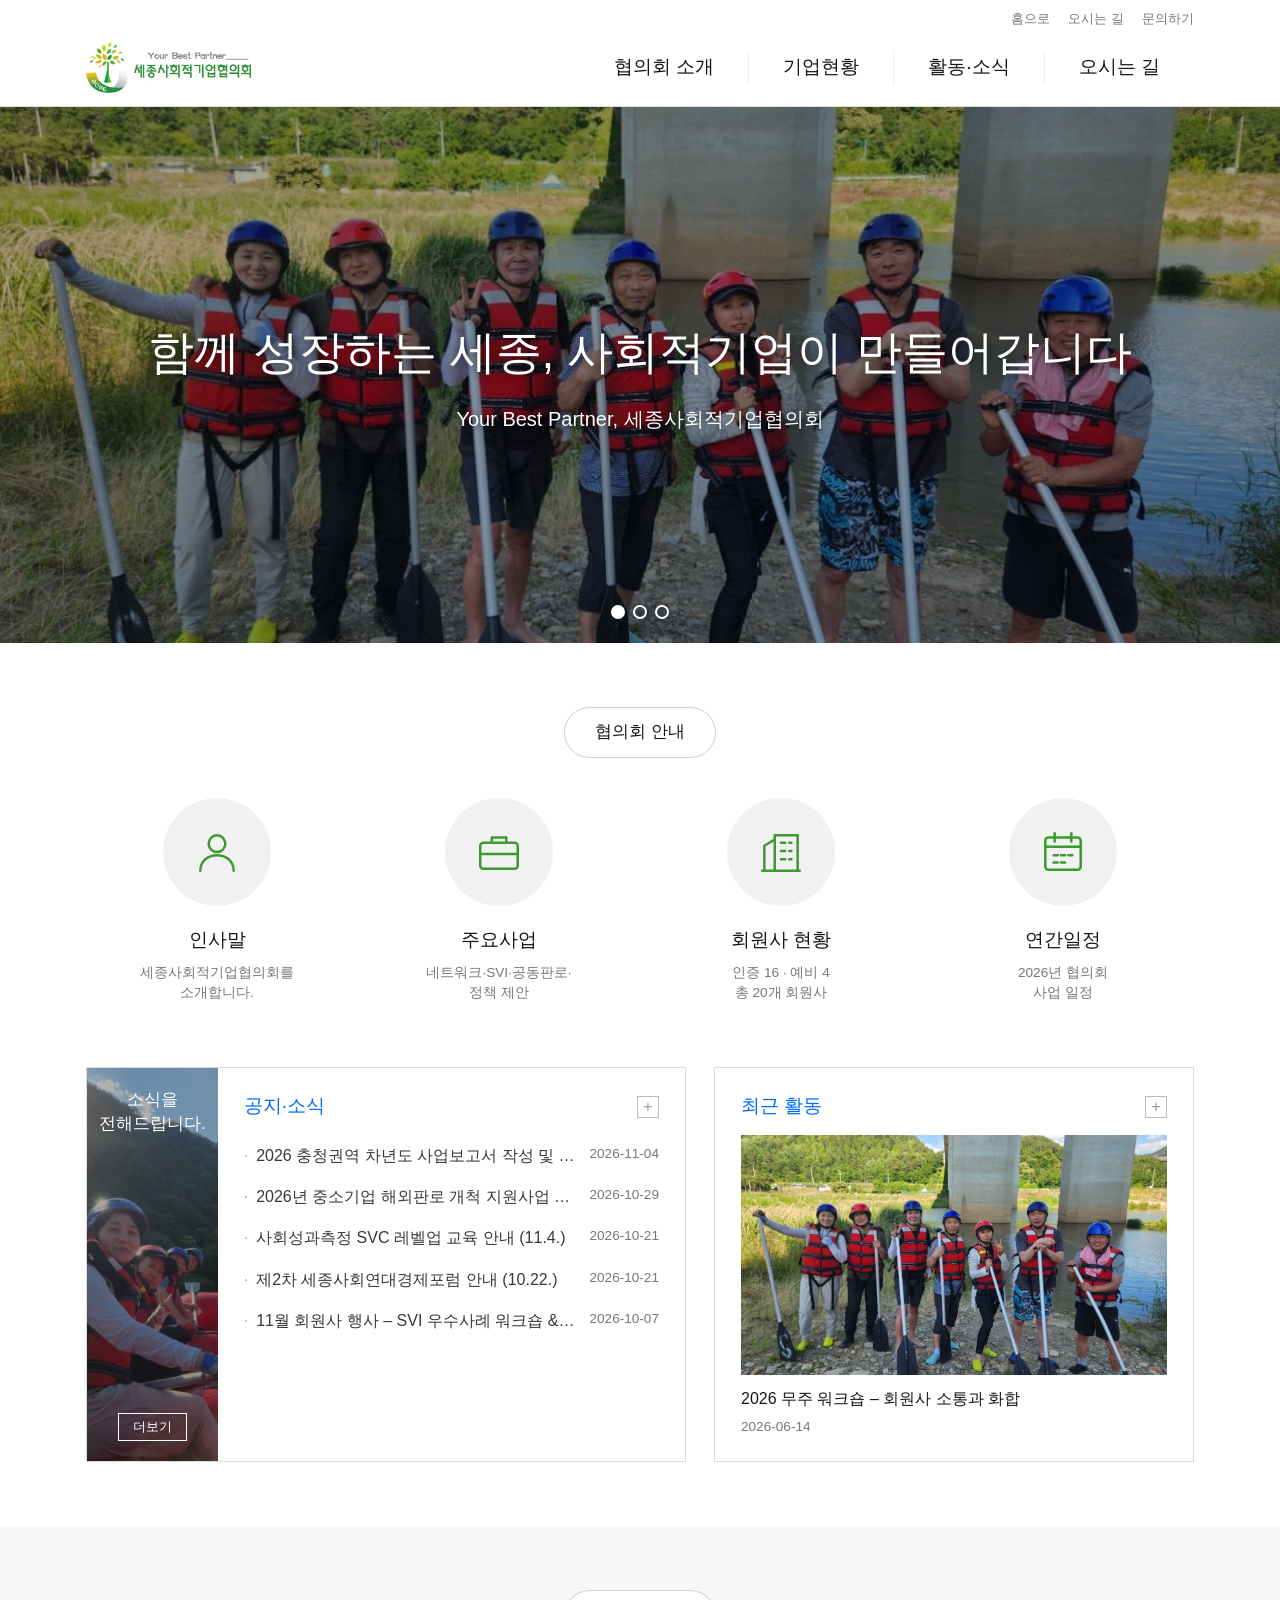
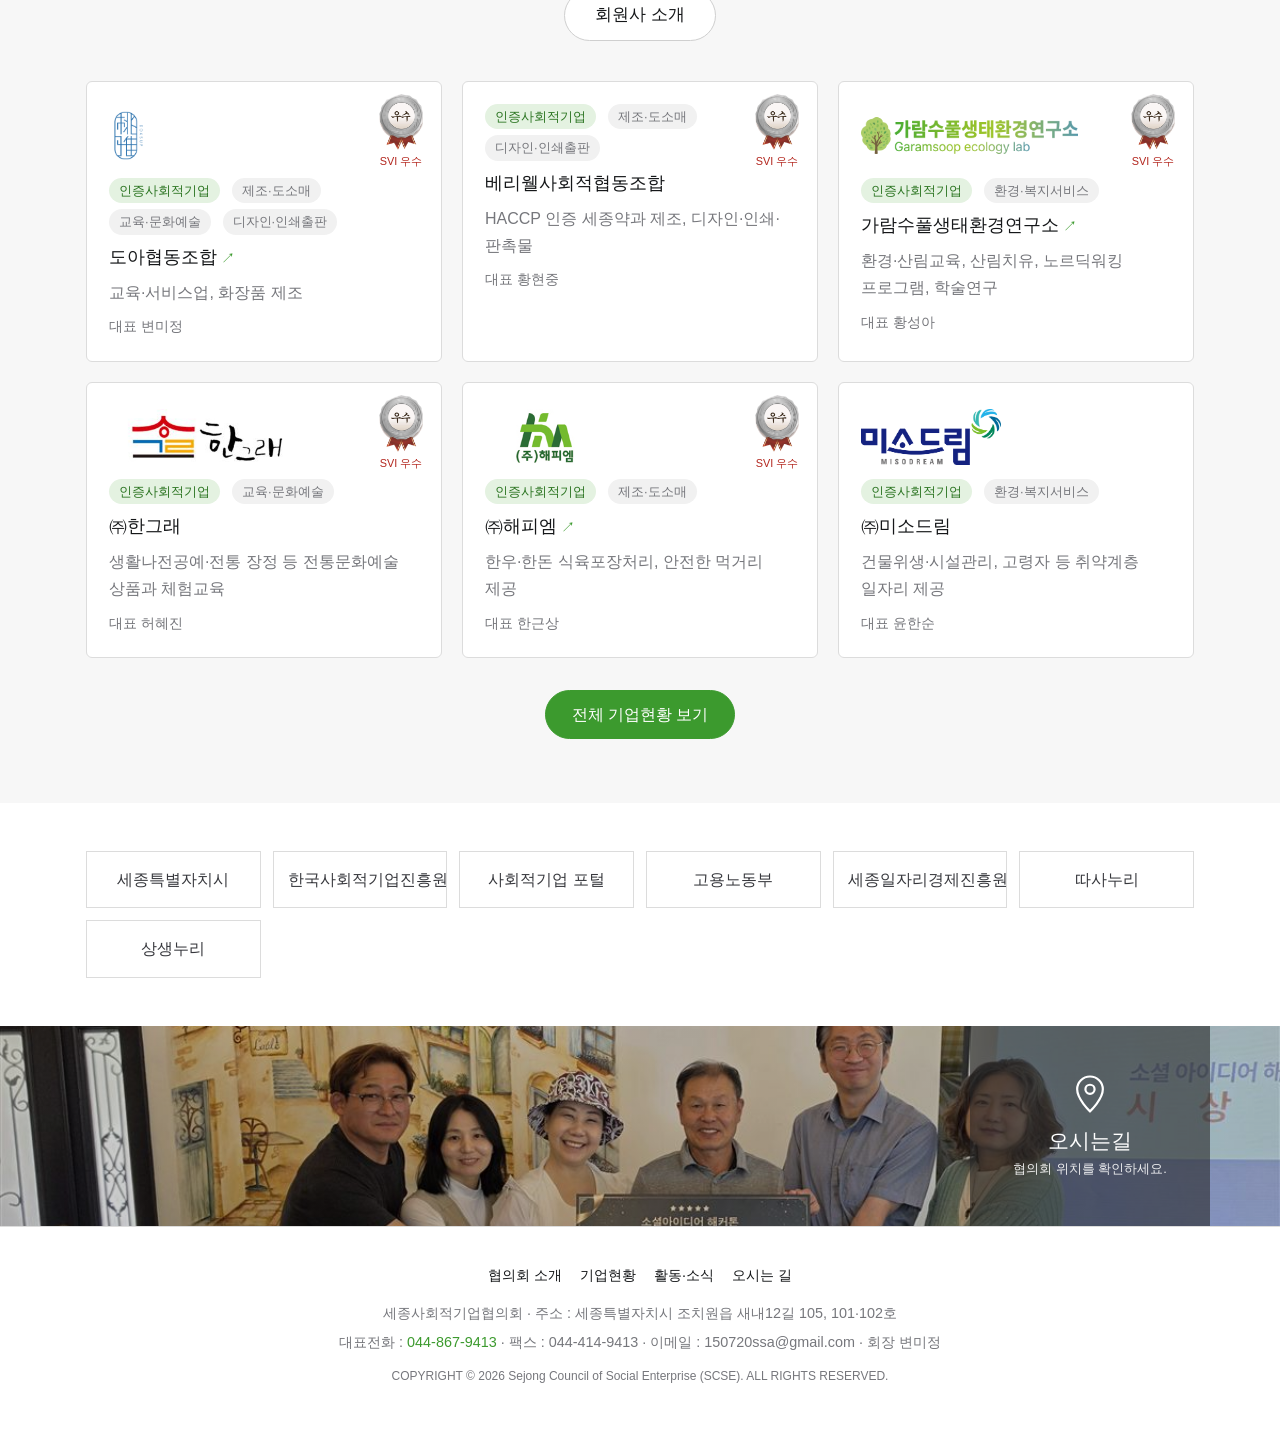
==== commit edeaedf2: "공지: 2026 충청권역 차년도 사업보고서 작성 및 사후관리 교육 안내" ====
--- a/index.html
+++ b/index.html
@@ -6,7 +6,7 @@
 <title>세종사회적기업협의회</title>
 <meta name="description" content="세종사회적기업협의회 - 세종시 사회적기업 현황과 협의회 활동 소식">
 <link href="https://hangeul.pstatic.net/hangeul_static/css/nanum-square-round.css" rel="stylesheet">
-<link rel="stylesheet" href="css/style.css?v=20261029b">
+<link rel="stylesheet" href="css/style.css?v=20261104a">
 </head>
 <body data-page="home">
 <a class="skip" href="#main">본문 바로가기</a>
@@ -55,7 +55,7 @@
 </a>
 </main>
 <footer id="site-footer"></footer>
-<script src="js/data.js?v=20261029b"></script>
-<script src="js/common.js?v=20261029b"></script>
+<script src="js/data.js?v=20261104a"></script>
+<script src="js/common.js?v=20261104a"></script>
 </body>
 </html>
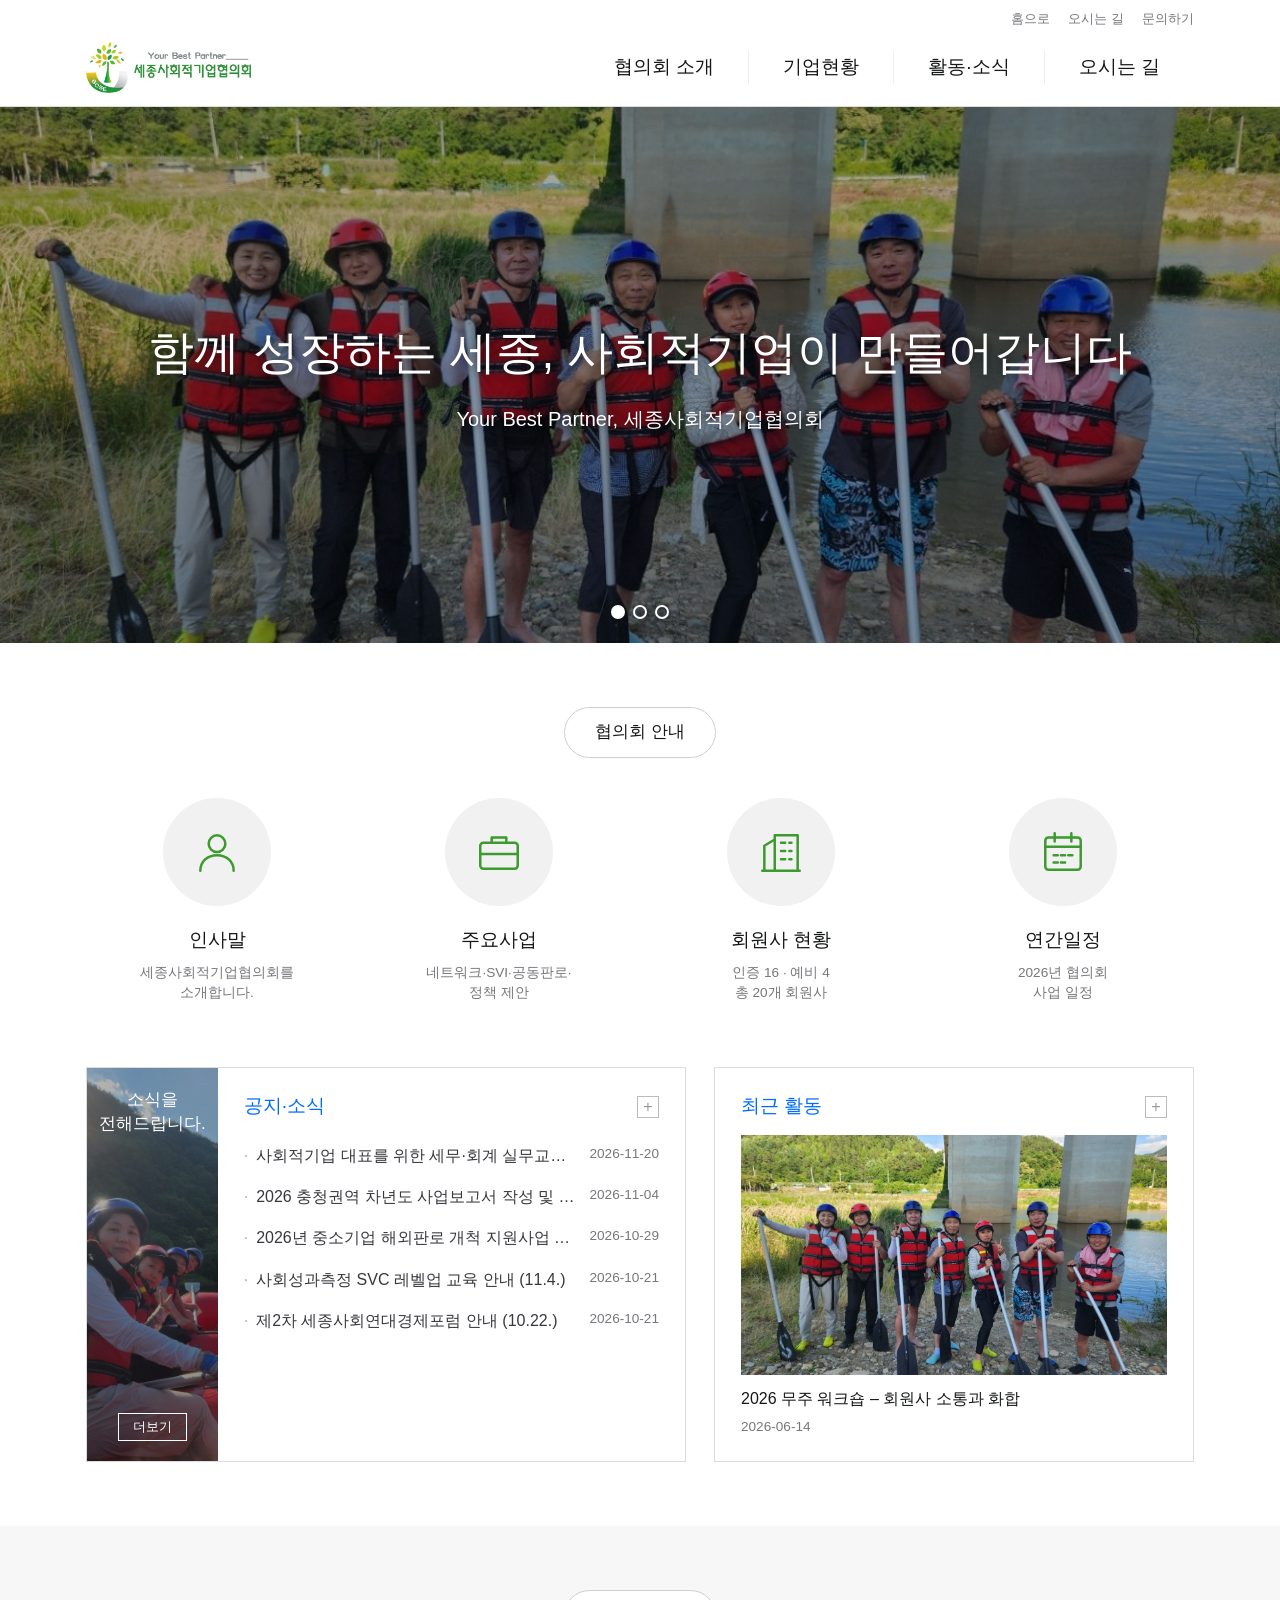
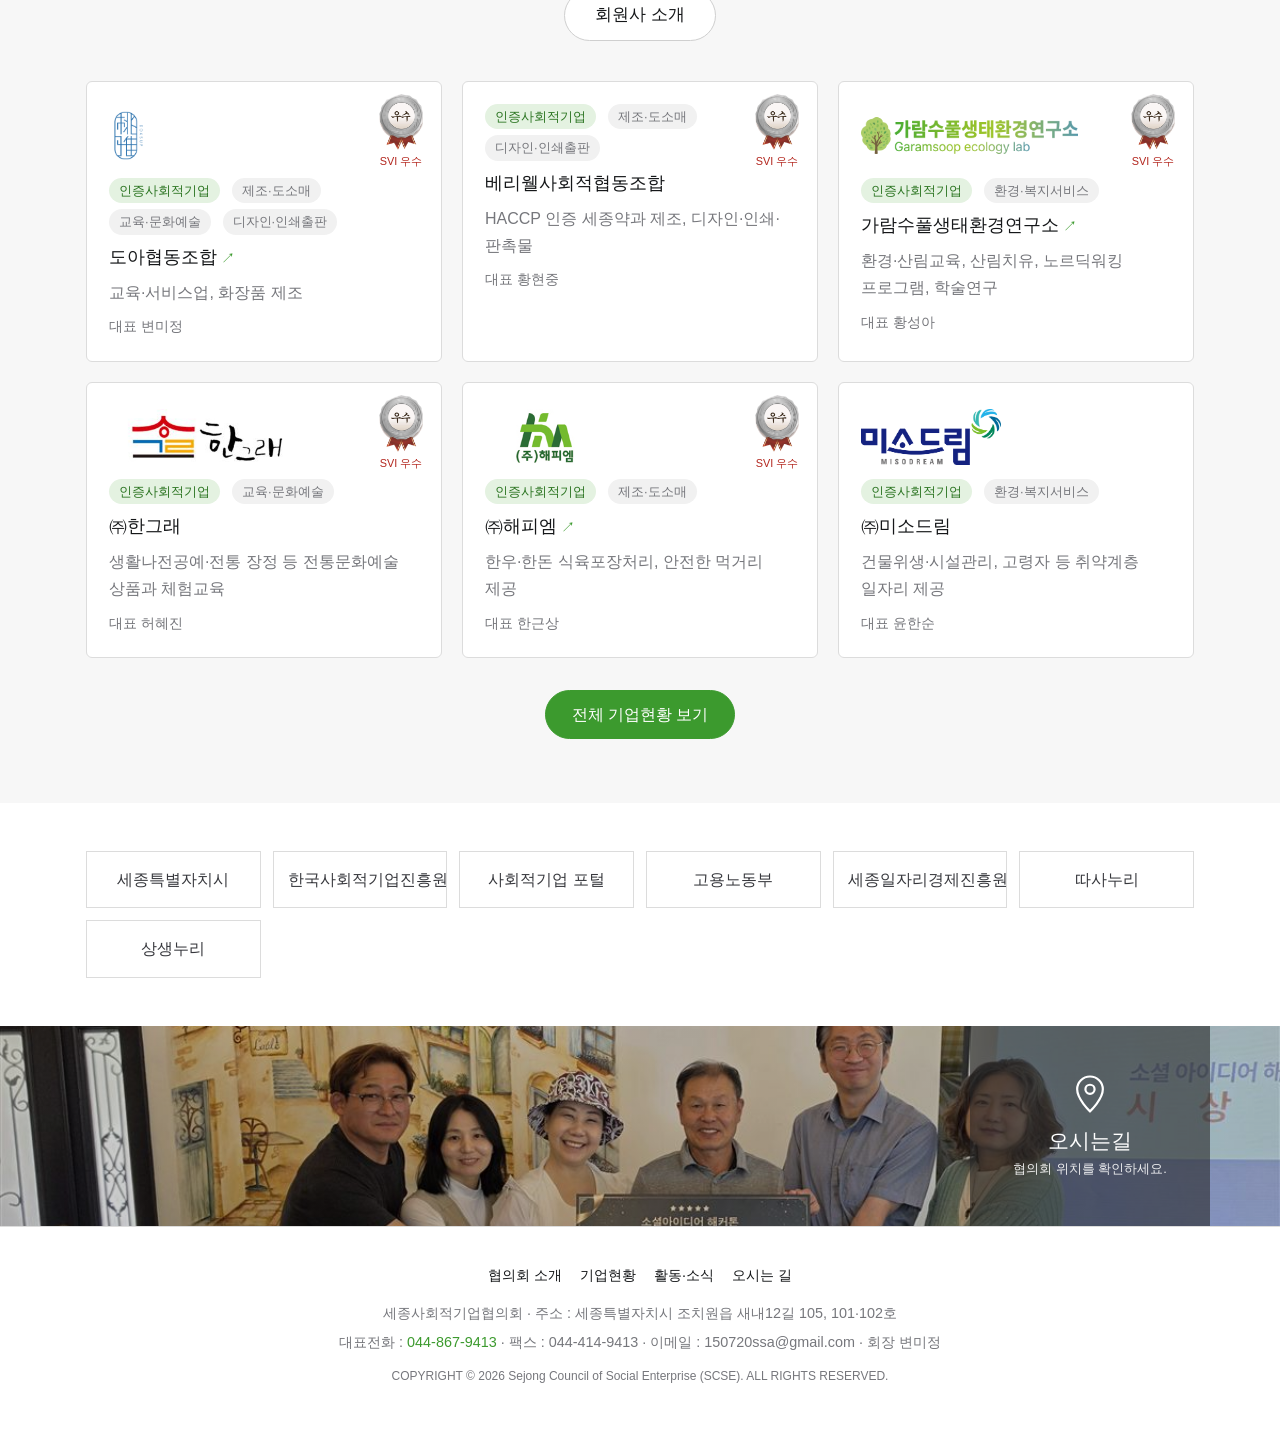
==== commit 16c85429: "공지: 사회적기업 대표를 위한 세무·회계 실무교육 안내 (11.23.)" ====
--- a/index.html
+++ b/index.html
@@ -6,7 +6,7 @@
 <title>세종사회적기업협의회</title>
 <meta name="description" content="세종사회적기업협의회 - 세종시 사회적기업 현황과 협의회 활동 소식">
 <link href="https://hangeul.pstatic.net/hangeul_static/css/nanum-square-round.css" rel="stylesheet">
-<link rel="stylesheet" href="css/style.css?v=20261104a">
+<link rel="stylesheet" href="css/style.css?v=20261120a">
 </head>
 <body data-page="home">
 <a class="skip" href="#main">본문 바로가기</a>
@@ -55,7 +55,7 @@
 </a>
 </main>
 <footer id="site-footer"></footer>
-<script src="js/data.js?v=20261104a"></script>
-<script src="js/common.js?v=20261104a"></script>
+<script src="js/data.js?v=20261120a"></script>
+<script src="js/common.js?v=20261120a"></script>
 </body>
 </html>
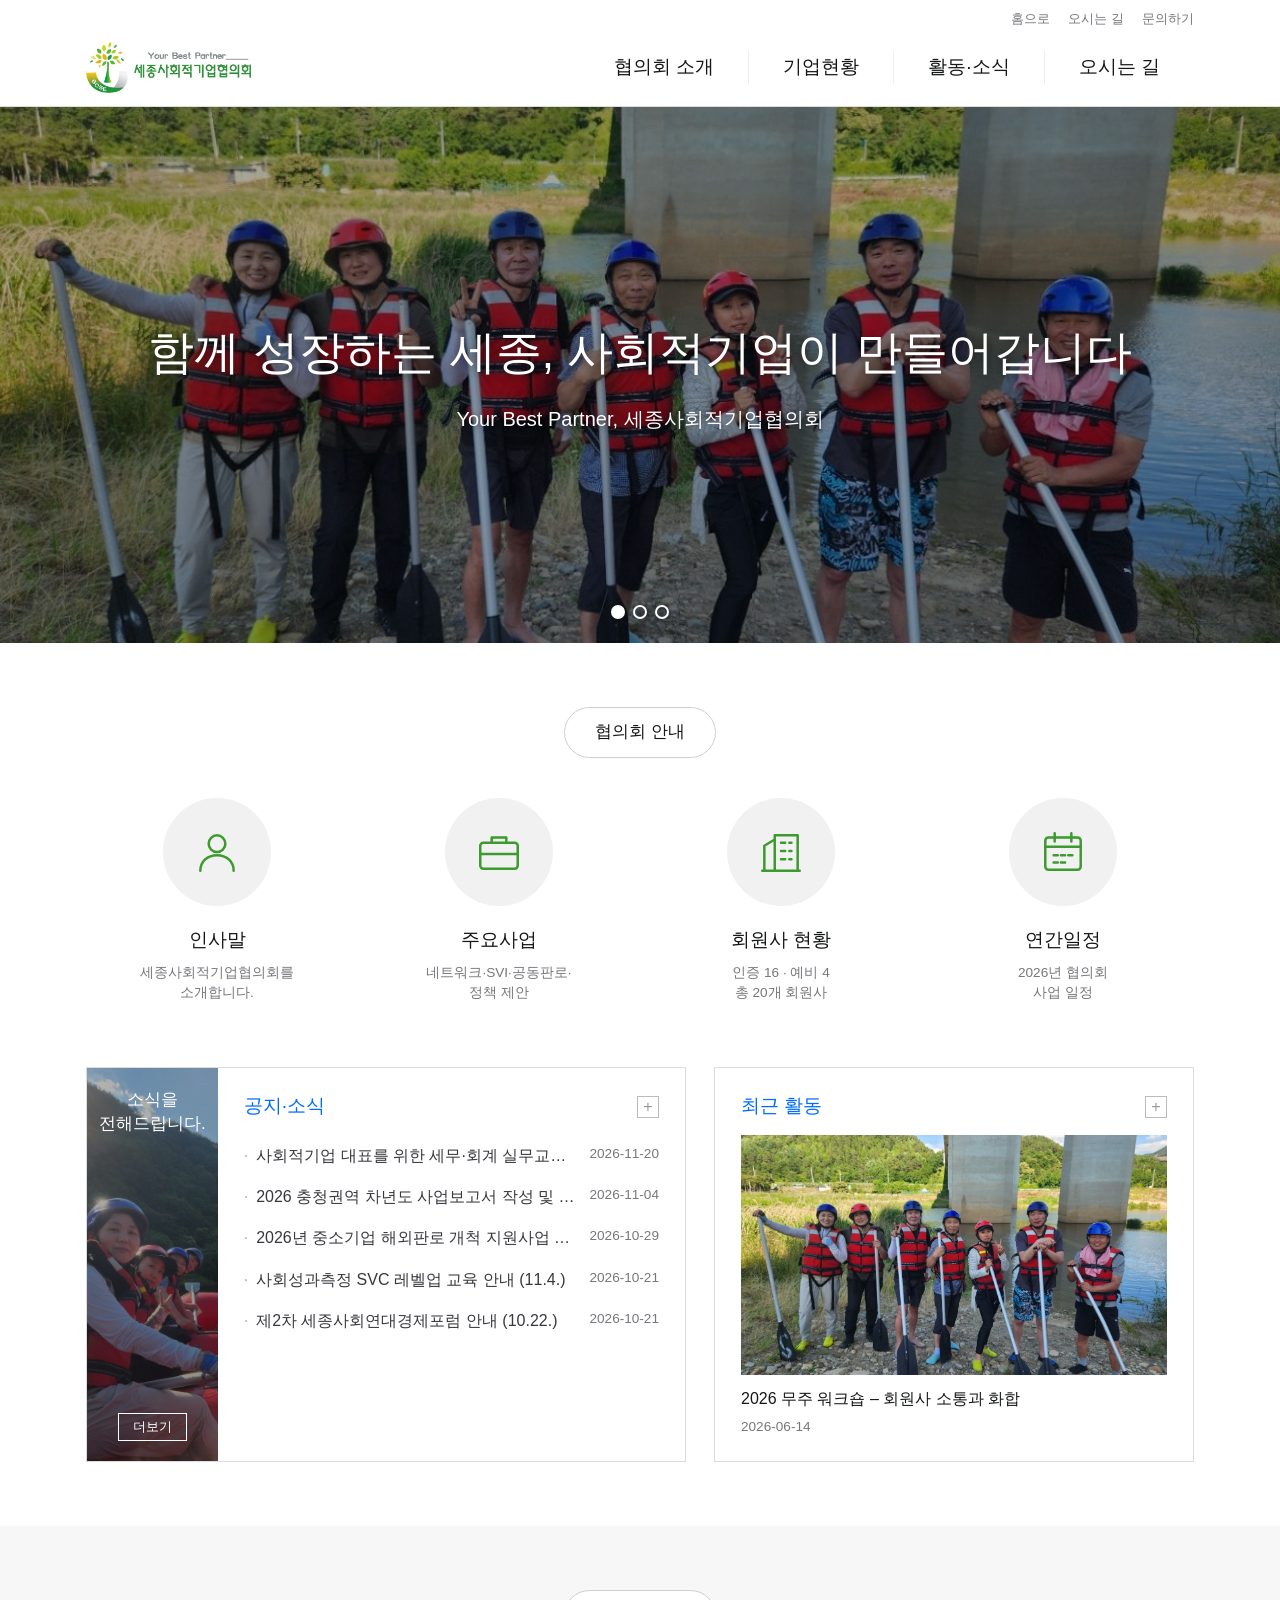
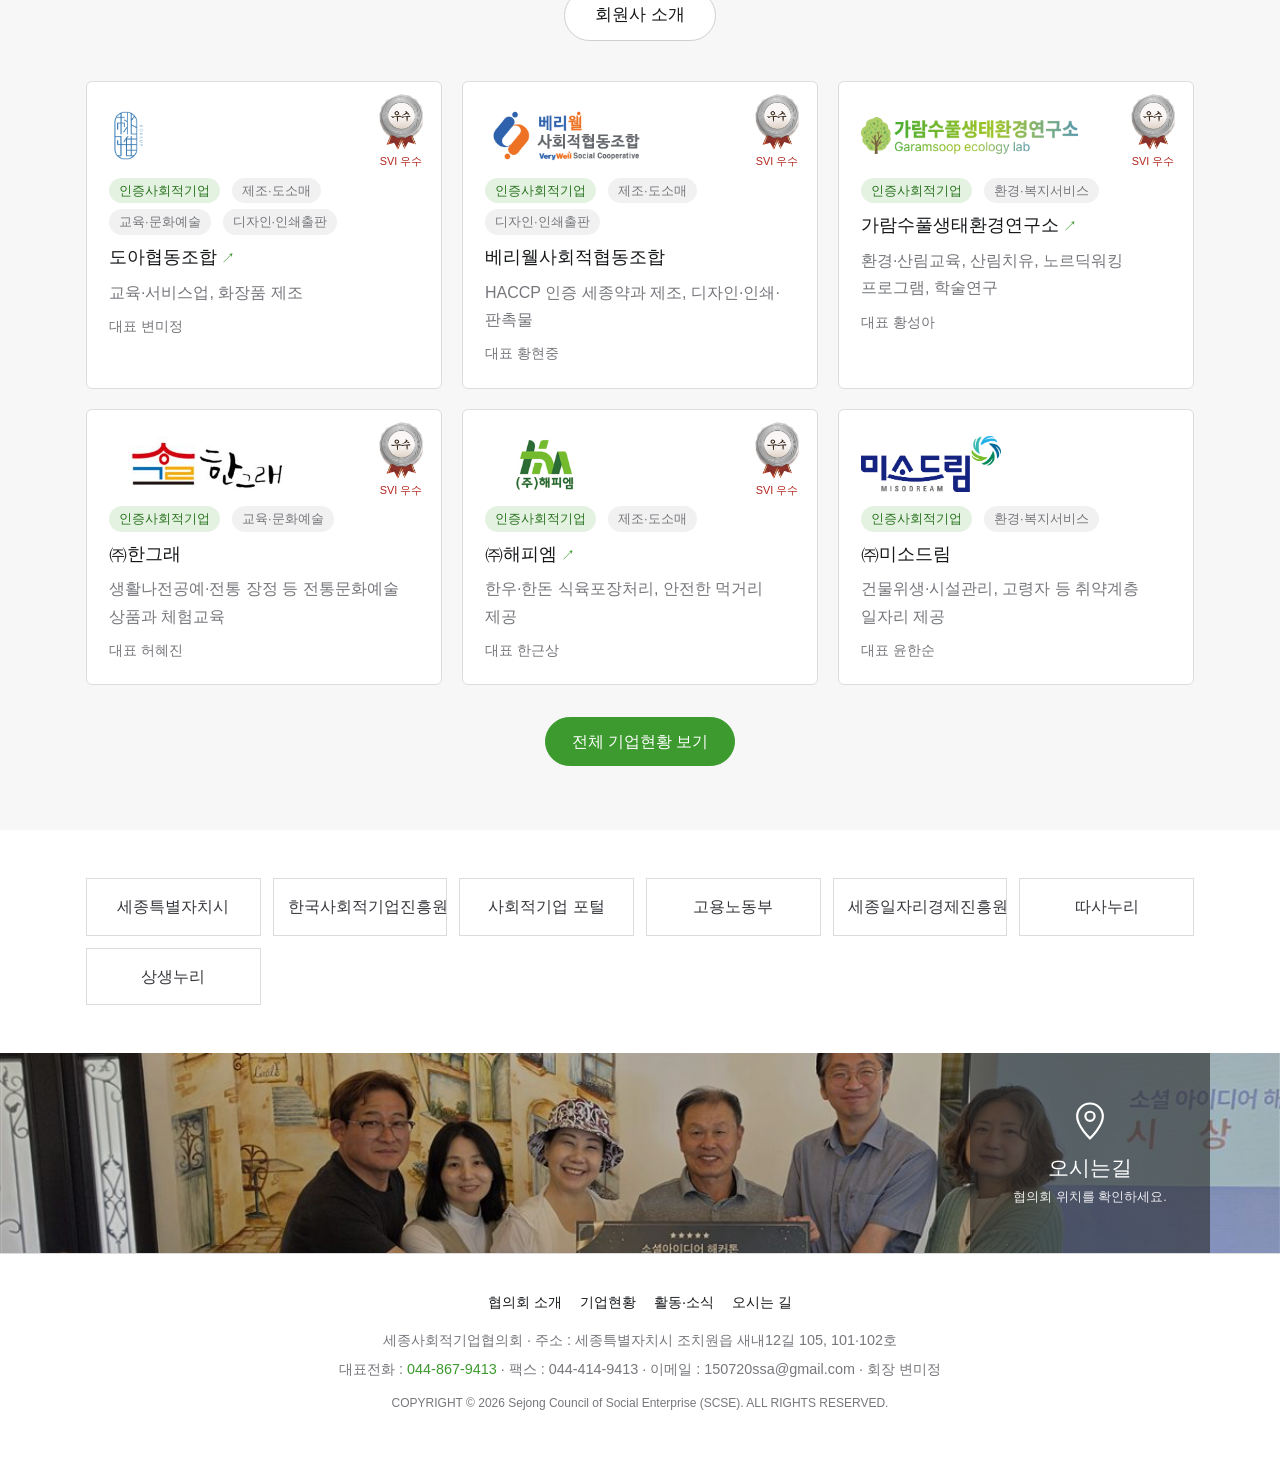
==== commit a928ae19: "기업현황: 베리웰사회적협동조합 로고 추가" ====
--- a/index.html
+++ b/index.html
@@ -6,7 +6,7 @@
 <title>세종사회적기업협의회</title>
 <meta name="description" content="세종사회적기업협의회 - 세종시 사회적기업 현황과 협의회 활동 소식">
 <link href="https://hangeul.pstatic.net/hangeul_static/css/nanum-square-round.css" rel="stylesheet">
-<link rel="stylesheet" href="css/style.css?v=20261120a">
+<link rel="stylesheet" href="css/style.css?v=20261120b">
 </head>
 <body data-page="home">
 <a class="skip" href="#main">본문 바로가기</a>
@@ -55,7 +55,7 @@
 </a>
 </main>
 <footer id="site-footer"></footer>
-<script src="js/data.js?v=20261120a"></script>
-<script src="js/common.js?v=20261120a"></script>
+<script src="js/data.js?v=20261120b"></script>
+<script src="js/common.js?v=20261120b"></script>
 </body>
 </html>
